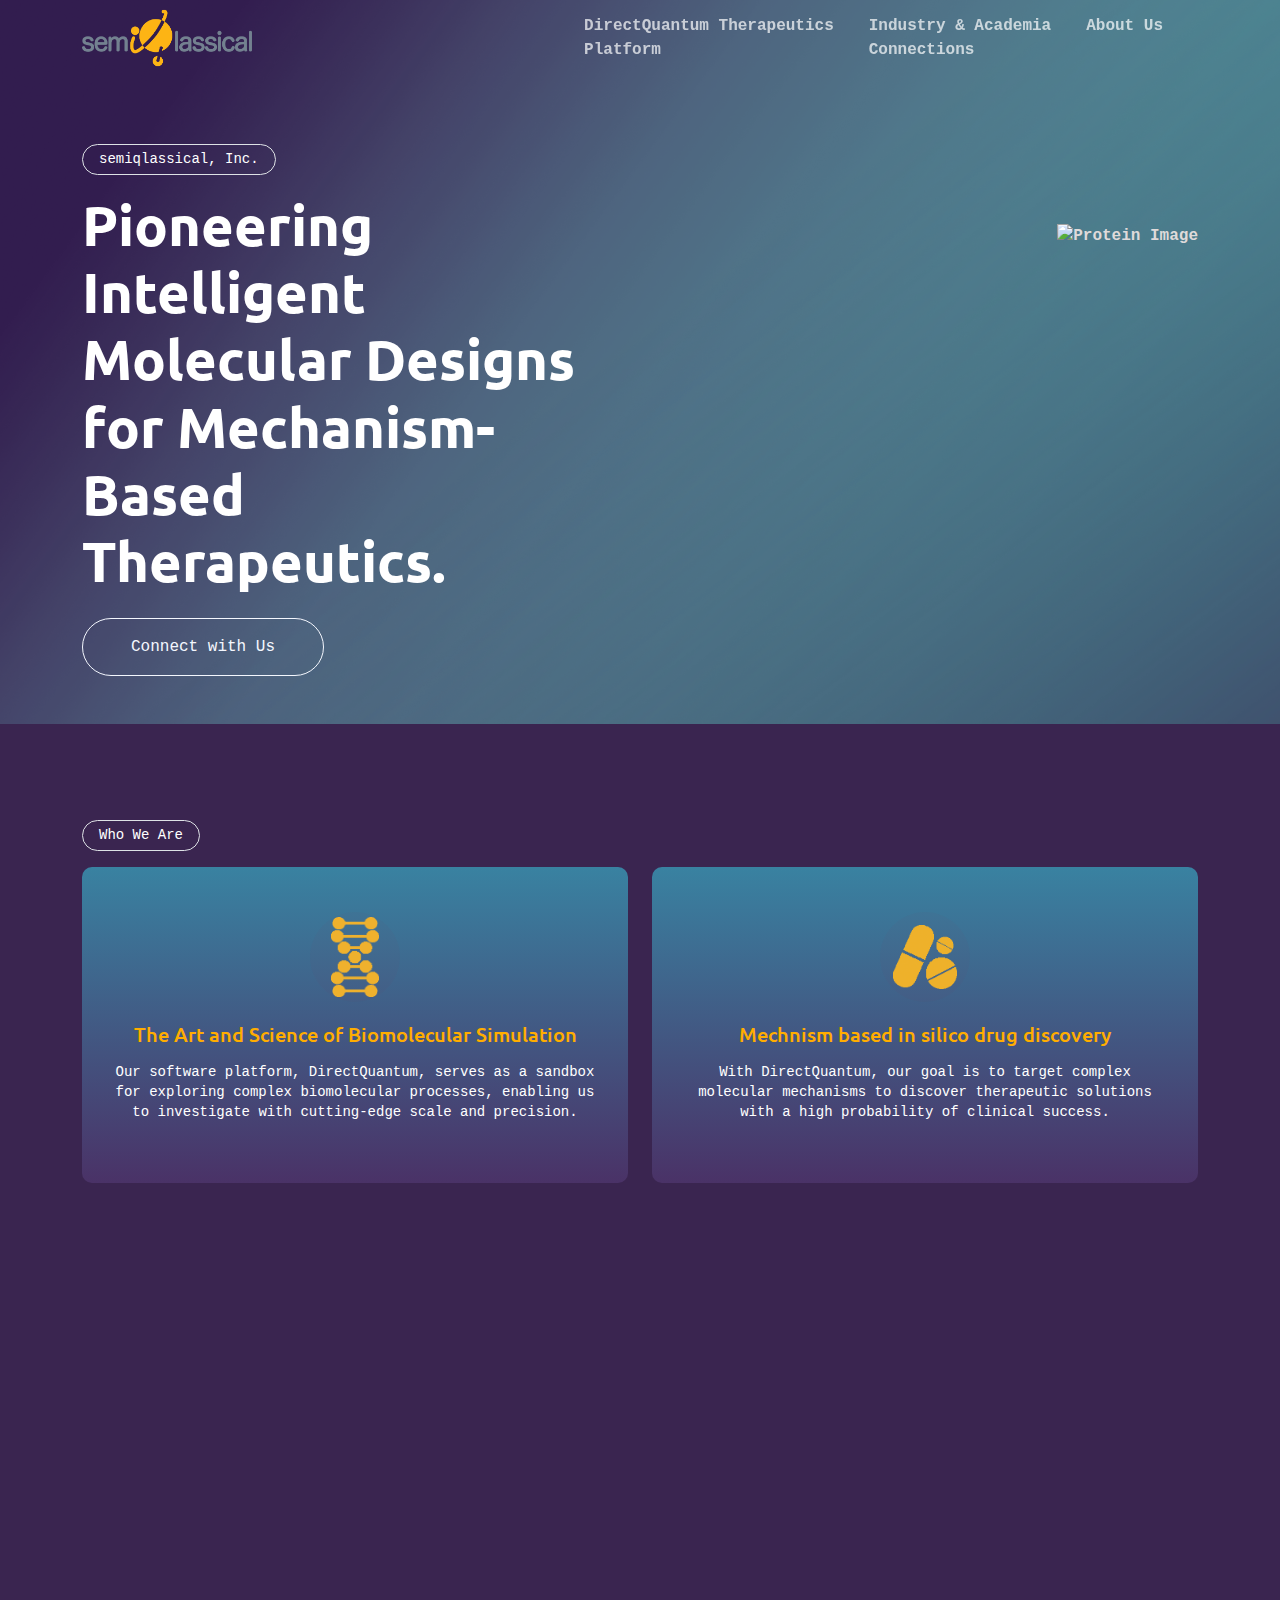
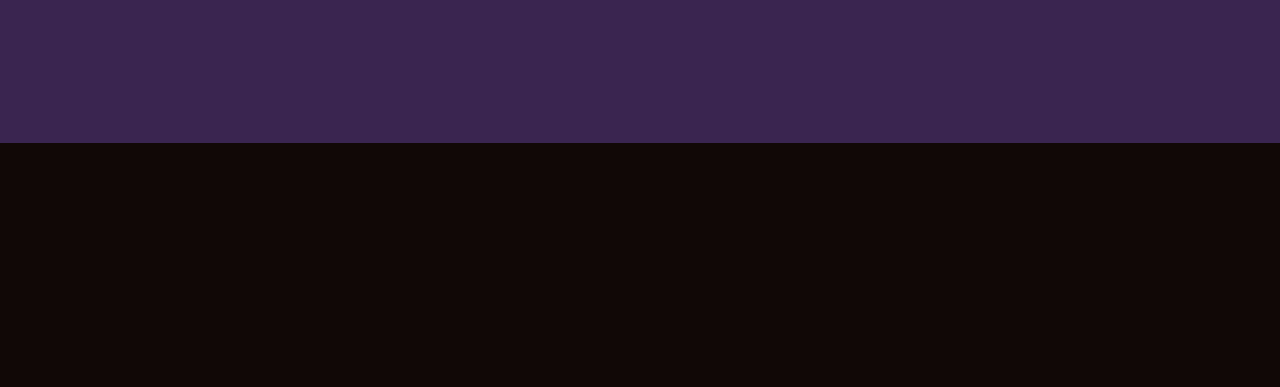
==== index.html @ 7fad6ed1 "kkk" ====
<!DOCTYPE html>
<html lang="en">

<head>
    <meta charset="utf-8">
    <title>semiqlassical.tech</title>
    <meta content="width=device-width, initial-scale=1.0" name="viewport">
    <meta content="" name="keywords">
    <meta content="" name="description">

    <!-- Favicon -->
    <link href="img/favicon.ico" rel="icon">

    <!-- Google Web Fonts -->
    <link rel="preconnect" href="https://fonts.googleapis.com">
    <link rel="preconnect" href="https://fonts.gstatic.com" crossorigin>
    <link href="https://fonts.googleapis.com/css2?family=Open+Sans:wght@400;600&family=Ubuntu:wght@500;700&display=swap"
        rel="stylesheet">

    <!-- Icon Font Stylesheet -->
    <link href="https://cdnjs.cloudflare.com/ajax/libs/font-awesome/5.10.0/css/all.min.css" rel="stylesheet">
    <link href="https://cdn.jsdelivr.net/npm/bootstrap-icons@1.4.1/font/bootstrap-icons.css" rel="stylesheet">

    <!-- Libraries Stylesheet -->
    <link href="lib/animate/animate.min.css" rel="stylesheet">
    <link href="lib/owlcarousel/assets/owl.carousel.min.css" rel="stylesheet">

    <!-- Customized Bootstrap Stylesheet -->
    <link href="css/bootstrap.min.css" rel="stylesheet">

    <!-- Template Stylesheet -->
    <link href="css/style.css" rel="stylesheet">
    <link href="css/custom.css" rel="stylesheet">
</head>

<body>
    <!-- Spinner Start -->
    <div id="spinner"
        class="show bg-white position-fixed translate-middle w-100 vh-100 top-50 start-50 d-flex align-items-center justify-content-center">
        <div class="spinner-grow text-primary" style="width: 3rem; height: 3rem;" role="status">
            <span class="sr-only">Loading...</span>
        </div>
    </div>
    <!-- Spinner End -->


    <!-- Navbar Start -->
    <div class="container-fluid sticky-top">
        <div class="container navbar-contain-padding">
            <nav class="navbar navbar-expand-lg navbar-dark p-0">
                <a href="index.html" class="navbar-brand">
                    <img src="img/logo.png" alt="Brand Logo" style="height: 80px;">
                    <!--<h1 class="text-white">AI<span class="text-dark">.</span>Tech</h1>-->
                </a>
                <button type="button" class="navbar-toggler ms-auto me-0" data-bs-toggle="collapse"
                    data-bs-target="#navbarCollapse">
                    <span class="navbar-toggler-icon"></span>
                </button>
                <div class="collapse navbar-collapse" id="navbarCollapse">
                    <div class="navbar-nav ms-auto">
                        <!-- <a href="index.html" class="nav-item nav-link active">Home</a> -->
                        <a href="directquantum-platform.html" class="nav-item nav-link">DirectQuantum Therapeutics <br> Platform</a>
                        <!--<a href="ppt.html" class="nav-item nav-link">Precision Protein Therapeutics</a>-->
                        <!--<a href="careers.html" class="nav-item nav-link">Careers</a>-->
                        <a href="contact.html" class="nav-item nav-link">Industry & Academia <br> Connections</a>
                        <a href="about-us.html" class="nav-item nav-link">About Us</a>
                        
                        <!--
                        <div class="nav-item dropdown">
                            <a href="#" class="nav-link dropdown-toggle" data-bs-toggle="dropdown">Pages</a>
                            <div class="dropdown-menu bg-light mt-2">
                                <a href="feature.html" class="dropdown-item">Features</a>
                                <a href="team.html" class="dropdown-item">Our Team</a>
                                <a href="faq.html" class="dropdown-item">FAQs</a>
                                <a href="testimonial.html" class="dropdown-item">Testimonial</a>
                                <a href="404.html" class="dropdown-item">404 Page</a>
                            </div>
                        </div>
                        <a href="contact.html" class="nav-item nav-link">Contact</a> -->
                    </div>
                    <!--
                    <butaton type="button" class="btn text-white p-0 d-none d-lg-block" data-bs-toggle="modal"
                        data-bs-target="#searchModal"><i class="fa fa-search"></i></butaton>-->
                </div>
            </nav>
        </div>
    </div>
    <!-- Navbar End -->


    <!-- Hero Start -->
    <div class="container-fluid pt-5 bg-primary hero-header">
        <div class="container pt-5">
            <div class="row g-5 pt-5">
                <div class="col-lg-6 align-self-center text-center text-lg-start mb-lg-5">
                    <div class="btn btn-sm border rounded-pill text-white px-3 mb-3 animated slideInRight">semiqlassical, Inc.</div>
                    <h1 class="display-4 text-white mb-4 animated slideInRight">  
                        Pioneering Intelligent Molecular Designs for Mechanism-Based Therapeutics.
                    </h1>
                    <!--<p class="text-white mb-4 animated slideInRight">Building Complex Theraputics. Rare  Diseses. 
                    </p>-->
                    <!--<a href="" class="btn btn-light py-sm-3 px-sm-5 rounded-pill me-3 animated slideInRight">Read More</a>-->
                    <a href="contact.html" class="btn btn-outline-light py-sm-3 px-sm-5 rounded-pill animated slideInRight">Connect with Us</a>
                    <!--<a href="mailto:info@semiqlassical.tech" class="btn btn-light py-sm-3 px-sm-5 rounded-pill animated slideInRight">
                        Connect with Us
                      </a>-->
                </div>
                <div class="parallax-container col-lg-6 align-self-end text-center text-lg-end">
                    <img class="parallax-img img-fluid" src="img/protein.png" alt="Protein Image" >
                    <!--<video class="parallax-img img-fluid" autoplay loop muted playsinline>
                        <source src="img/prot.mp4" type="video/mp4">
                        Your browser does not support the video tag.
                    </video>-->
                </div>
                <!--
                <div class="col-lg-6 align-self-end text-center text-lg-end">
                    <img class="img-fluid" src="img/protein.png" alt="">-->
                </div>
            </div>
        </div>
    </div>
    <!-- Hero End -->


    <!-- Full Screen Search Start 
    <div class="modal fade"  id="searchModal" tabindex="-1">
        <div class="modal-dialog modal-fullscreen">
            <div class="modal-content" style="background: rgba(20, 24, 62, 0.7);">
                <div class="modal-header border-0">
                    <button type="button" class="btn btn-square bg-white btn-close" data-bs-dismiss="modal"
                        aria-label="Close"></button>
                </div>
                <div class="modal-body d-flex align-items-center justify-content-center">
                    <div class="input-group" style="max-width: 600px;">
                        <input type="text" class="form-control bg-transparent border-light p-3"
                            placeholder="Type search keyword">
                        <button class="btn btn-light px-4"><i class="bi bi-search"></i></button>
                    </div>
                </div>
            </div>
        </div>
    </div>
     Full Screen Search End -->

    <!-- Service Start -->
        <div class="container-fluid index-bg-match-dark py-5">
            <div class="container py-5">
                <div class="row g-5 align-items-center">
                    <!--
                    <div class="col-lg-5 wow fadeIn" data-wow-delay="0.1s">
                        <div class="btn btn-sm border rounded-pill text-primary px-3 mb-3">Our Services</div>
                        <h1 class="mb-4">hello Excellent AI Solutions for Your Business</h1>
                        <p class="mb-4">Tempor erat elitr rebum at clita. Diam dolor diam ipsum et tempor sit. Aliqu diam
                            amet diam et eos labore. Clita erat ipsum et lorem et sit, sed stet no labore lorem sit. Sanctus
                            clita duo justo et tempor eirmod magna dolore erat amet</p>
                        <a class="btn btn-primary rounded-pill px-4" href="">Read More</a>
                    </div>-->
                    <div class=""> 
                        <div class="btn btn-sm border rounded-pill text-white px-3 mb-3">Who We Are</div>
                        <div class="row g-4">
                            <div class="col-md-6">
                                <div class="row g-4">
                                    <div class="col-12 wow fadeIn" data-wow-delay="0.1s">
                                        <div class="custom-service-item d-flex flex-column justify-content-center text-center rounded">
                                            <div class="custom-service-icon btn-square">
                                                <!--<i class="fa fa-dna fa-2x" style="color: #ffaa00;"></i>-->
                                                <img src="img/dna.png" alt="Atom Icon" style="width: 3em; height: 5em;">
                                            </div>
                                            <h5 class="mb-3 text-logo-yellow">The Art and Science of Biomolecular Simulation</h5>
                                            <p class="text-white">Our software platform, DirectQuantum, serves as a sandbox for exploring complex biomolecular processes, enabling us to investigate with cutting-edge scale and precision.  </p>
                                           <!-- <a class="btn px-3 mt-auto mx-auto" href="">Read More</a>-->
                                        </div>
                                    </div>
                                    <div class="col-12 wow fadeIn" data-wow-delay="0.1s">
                                        <div class="custom-service-item d-flex flex-column justify-content-center text-center rounded">
                                            <div class="custom-service-icon btn-square">
                                                <!--<i class="fa fa-react fa-2x" style="color: #ffaa00;"></i>-->
                                                <img src="img/aiquantum.png" alt="Atom Icon" style="width: 10em; height: 4.5em;">
                                            </div>
                                            <h5 class="mb-3 text-logo-yellow">Preparing Quantum Chemistry for Quantum Advancements</h5>
                                            <p class="text-white">To prepare for a future where utility-scale quantum computers become a reality, we are starting early. DirectQuantum is built from the ground up to leverage quantum hardware, from current noisy, near-term experimental devices to future utility-scale processors.</p>
                                            <!--<a class="btn px-3 mt-auto mx-auto" href="">Read More</a>-->
                                        </div>
                                    </div>
                                </div>
                            </div>
                            <div class="col-md-6">
                                <div class="row g-4">
                                    <div class="col-12 wow fadeIn" data-wow-delay="0.1s">
                                        <div class="custom-service-item d-flex flex-column justify-content-center text-center rounded">
                                            <div class="custom-service-icon btn-square">
                                               <!-- <i class="fa fa-disease fa-2x" style="color: #ffaa00;"></i>-->
                                                <img src="img/drug.png" alt="Medication" style="width: 4em; height: 4em;">
                                            </div>
                                            <h5 class="mb-3 text-logo-yellow">Mechnism based in silico drug discovery</h5>
                                            <p class="text-white">With DirectQuantum, our goal is to target complex molecular mechanisms to discover therapeutic solutions with a high probability of clinical success.</p>
                                            <!--<a class="btn px-3 mt-auto mx-auto" href="">Read More</a>-->
                                        </div>
                                    </div>
                                    <div class="col-12 wow fadeIn" data-wow-delay="0.1s">
                                        <div class="custom-service-item d-flex flex-column justify-content-center text-center rounded">
                                            <div class="custom-service-icon btn-square">
                                                <!--<i class="fa fa-brain fa-2x" style="color: #ffaa00;"></i>-->
                                                <img src="img/earth.png" alt="earth" style="width: 4em; height: 4em;">
                                            </div>
                                            <h5 class="mb-3 text-logo-yellow">Enabling tomorrow needs a workplace made for tomorrow</h5>
                                            <p class="text-white">We believe that to stay ahead as an organization in frontier tech, the people who build our solutions are at the core of our constant drive to push the state of the art. At Semiqlassical, we’re creating a 21st-century workplace through a unique culture of decision-making, resource sharing, and inclusive hiring practices.  Our global syndicate of  scientists , breaking barriers for a better future for humanity and our planet. </p>
                                            <!--<a class="btn px-3 mt-auto mx-auto" href="">Read More</a>-->
                                        </div>
                                    </div>
                                </div>
                            </div>
                        </div>
                    </div>
                </div>
            </div>
        </div>
    <!-- Service End -->

    <!-- About Start
    <div class="container-fluid py-5 bg-dark">
        <div class="container">
            <div class="row g-5 align-items-center">
                <div class="col-lg-6 wow fadeIn" data-wow-delay="0.1s">
                    
                    <div class="about-img">
                        <img class="img-fluid" src="img/about-img.jpg">
                    </div>
                </div>
                <div class="col-lg-6 wow fadeIn" data-wow-delay="0.5s">
                    <div class="btn btn-sm border rounded-pill text-white px-3 mb-3">Our Core Mission</div>
                    <h1 class="mb-4 index-2sec-title">We Make Your Business Smarter with Artificial Intelligence</h1>
                    <p class="mb-4 index-2sec-content">Tempor erat elitr rebum at clita. Diam dolor diam ipsum et tempor sit. Aliqu diam
                        amet diam et eos labore. Clita erat ipsum et lorem et sit, sed stet no labore lorem sit. Sanctus
                        clita duo justo et tempor eirmod magna dolore erat amet</p>
                    <p class="mb-4 index-2sec-content">Aliqu diam amet diam et eos labore. Clita erat ipsum et lorem et sit, sed stet no
                        labore lorem sit. Sanctus clita duo justo et tempor.</p>
                </div>
            </div>
        </div>
    </div>
    About End -->





    <!-- Feature Start 
    <div class="container-fluid bg-primary feature pt-5">
        <div class="container pt-5">
            <div class="row g-5">
                <div class="col-lg-6 align-self-center mb-md-5 pb-md-5 wow fadeIn" data-wow-delay="0.3s">
                    <div class="btn btn-sm border rounded-pill text-white px-3 mb-3">Why Choose Us</div>
                    <h1 class="text-white mb-4">We're Best in AI Industry with 10 Years of Experience</h1>
                    <p class="text-light mb-4">Aliqu diam amet diam et eos labore. Clita erat ipsum et lorem et sit, sed
                        stet no labore lorem sit. Sanctus clita duo justo et tempor</p>
                    <div class="d-flex align-items-center text-white mb-3">
                        <div class="btn-sm-square bg-white text-primary rounded-circle me-3">
                            <i class="fa fa-check"></i>
                        </div>
                        <span>Diam dolor diam ipsum et tempor sit</span>
                    </div>
                    <div class="d-flex align-items-center text-white mb-3">
                        <div class="btn-sm-square bg-white text-primary rounded-circle me-3">
                            <i class="fa fa-check"></i>
                        </div>
                        <span>Diam dolor diam ipsum et tempor sit</span>
                    </div>
                    <div class="d-flex align-items-center text-white mb-3">
                        <div class="btn-sm-square bg-white text-primary rounded-circle me-3">
                            <i class="fa fa-check"></i>
                        </div>
                        <span>Diam dolor diam ipsum et tempor sit</span>
                    </div>
                    <div class="row g-4 pt-3">
                        <div class="col-sm-6">
                            <div class="d-flex rounded p-3" style="background: rgba(256, 256, 256, 0.1);">
                                <i class="fa fa-users fa-3x text-white"></i>
                                <div class="ms-3">
                                    <h2 class="text-white mb-0" data-toggle="counter-up">9999</h2>
                                    <p class="text-white mb-0">Happy Clients</p>
                                </div>
                            </div>
                        </div>
                        <div class="col-sm-6">
                            <div class="d-flex rounded p-3" style="background: rgba(256, 256, 256, 0.1);">
                                <i class="fa fa-check fa-3x text-white"></i>
                                <div class="ms-3">
                                    <h2 class="text-white mb-0" data-toggle="counter-up">9999</h2>
                                    <p class="text-white mb-0">Project Complete</p>
                                </div>
                            </div>
                        </div>
                    </div>
                </div>
                <div class="col-lg-6 align-self-end text-center text-md-end wow fadeIn" data-wow-delay="0.5s">
                    <img class="img-fluid" src="img/feature.png" alt="">
                </div>
            </div>
        </div>
    </div>
    Feature End -->


    <!-- Case Start 
    <div class="container-fluid bg-light py-5">
        <div class="container py-5">
            <div class="mx-auto text-center wow fadeIn" data-wow-delay="0.1s" style="max-width: 500px;">
                <div class="btn btn-sm border rounded-pill text-primary px-3 mb-3">Case Study</div>
                <h1 class="mb-4">Explore Our Recent AI Case Studies</h1>
            </div>
            <div class="row g-4">
                <div class="col-lg-4 wow fadeIn" data-wow-delay="0.3s">
                    <div class="case-item position-relative overflow-hidden rounded mb-2">
                        <img class="img-fluid" src="img/project-1.jpg" alt="">
                        <a class="case-overlay text-decoration-none" href="">
                            <small>Robotic Automation</small>
                            <h5 class="lh-base text-white mb-3">Lorem elitr magna stet eirmod labore amet labore clita
                            </h5>
                            <span class="btn btn-square btn-primary"><i class="fa fa-arrow-right"></i></span>
                        </a>
                    </div>
                </div>
                <div class="col-lg-4 wow fadeIn" data-wow-delay="0.5s">
                    <div class="case-item position-relative overflow-hidden rounded mb-2">
                        <img class="img-fluid" src="img/project-2.jpg" alt="">
                        <a class="case-overlay text-decoration-none" href="">
                            <small>Machine learning</small>
                            <h5 class="lh-base text-white mb-3">Lorem elitr magna stet eirmod labore amet labore clita
                            </h5>
                            <span class="btn btn-square btn-primary"><i class="fa fa-arrow-right"></i></span>
                        </a>
                    </div>
                </div>
                <div class="col-lg-4 wow fadeIn" data-wow-delay="0.7s">
                    <div class="case-item position-relative overflow-hidden rounded mb-2">
                        <img class="img-fluid" src="img/project-3.jpg" alt="">
                        <a class="case-overlay text-decoration-none" href="">
                            <small>Predictive Analysis</small>
                            <h5 class="lh-base text-white mb-3">Lorem elitr magna stet eirmod labore amet labore clita
                            </h5>
                            <span class="btn btn-square btn-primary"><i class="fa fa-arrow-right"></i></span>
                        </a>
                    </div>
                </div>
            </div>
        </div>
    </div>
     Case End -->


    <!-- FAQs Start 
    <div class="container-fluid py-5">
        <div class="container py-5">
            <div class="mx-auto text-center wow fadeIn" data-wow-delay="0.1s" style="max-width: 500px;">
                <div class="btn btn-sm border rounded-pill text-primary px-3 mb-3">Popular FAQs</div>
                <h1 class="mb-4">Frequently Asked Questions</h1>
            </div>
            <div class="row">
                <div class="col-lg-6">
                    <div class="accordion" id="accordionFAQ1">
                        <div class="accordion-item wow fadeIn" data-wow-delay="0.1s">
                            <h2 class="accordion-header" id="headingOne">
                                <button class="accordion-button collapsed" type="button" data-bs-toggle="collapse"
                                    data-bs-target="#collapseOne" aria-expanded="false" aria-controls="collapseOne">
                                    How to build a website?
                                </button>
                            </h2>
                            <div id="collapseOne" class="accordion-collapse collapse" aria-labelledby="headingOne"
                                data-bs-parent="#accordionFAQ1">
                                <div class="accordion-body">
                                    Dolor nonumy tempor elitr et rebum ipsum sit duo duo. Diam sed sed magna et magna diam aliquyam amet dolore ipsum erat duo. Sit rebum magna duo labore no diam.
                                </div>
                            </div>
                        </div>
                        <div class="accordion-item wow fadeIn" data-wow-delay="0.2s">
                            <h2 class="accordion-header" id="headingTwo">
                                <button class="accordion-button collapsed" type="button" data-bs-toggle="collapse"
                                    data-bs-target="#collapseTwo" aria-expanded="false" aria-controls="collapseTwo">
                                    How long will it take to get a new website?
                                </button>
                            </h2>
                            <div id="collapseTwo" class="accordion-collapse collapse" aria-labelledby="headingTwo"
                                data-bs-parent="#accordionFAQ1">
                                <div class="accordion-body">
                                    Dolor nonumy tempor elitr et rebum ipsum sit duo duo. Diam sed sed magna et magna diam aliquyam amet dolore ipsum erat duo. Sit rebum magna duo labore no diam.
                                </div>
                            </div>
                        </div>
                        <div class="accordion-item wow fadeIn" data-wow-delay="0.3s">
                            <h2 class="accordion-header" id="headingThree">
                                <button class="accordion-button collapsed" type="button" data-bs-toggle="collapse"
                                    data-bs-target="#collapseThree" aria-expanded="false" aria-controls="collapseThree">
                                    Do you only create HTML websites?
                                </button>
                            </h2>
                            <div id="collapseThree" class="accordion-collapse collapse" aria-labelledby="headingThree"
                                data-bs-parent="#accordionFAQ1">
                                <div class="accordion-body">
                                    Dolor nonumy tempor elitr et rebum ipsum sit duo duo. Diam sed sed magna et magna diam aliquyam amet dolore ipsum erat duo. Sit rebum magna duo labore no diam.
                                </div>
                            </div>
                        </div>
                        <div class="accordion-item wow fadeIn" data-wow-delay="0.4s">
                            <h2 class="accordion-header" id="headingFour">
                                <button class="accordion-button collapsed" type="button" data-bs-toggle="collapse"
                                    data-bs-target="#collapseFour" aria-expanded="true" aria-controls="collapseFour">
                                    Will my website be mobile-friendly?
                                </button>
                            </h2>
                            <div id="collapseFour" class="accordion-collapse collapse" aria-labelledby="headingFour"
                                data-bs-parent="#accordionFAQ1">
                                <div class="accordion-body">
                                    Dolor nonumy tempor elitr et rebum ipsum sit duo duo. Diam sed sed magna et magna diam aliquyam amet dolore ipsum erat duo. Sit rebum magna duo labore no diam.
                                </div>
                            </div>
                        </div>
                    </div>
                </div>
                <div class="col-lg-6">
                    <div class="accordion" id="accordionFAQ2">
                        <div class="accordion-item wow fadeIn" data-wow-delay="0.5s">
                            <h2 class="accordion-header" id="headingFive">
                                <button class="accordion-button collapsed" type="button" data-bs-toggle="collapse"
                                    data-bs-target="#collapseFive" aria-expanded="false" aria-controls="collapseFive">
                                    Will you maintain my site for me?
                                </button>
                            </h2>
                            <div id="collapseFive" class="accordion-collapse collapse" aria-labelledby="headingFive"
                                data-bs-parent="#accordionFAQ2">
                                <div class="accordion-body">
                                    Dolor nonumy tempor elitr et rebum ipsum sit duo duo. Diam sed sed magna et magna diam aliquyam amet dolore ipsum erat duo. Sit rebum magna duo labore no diam.
                                </div>
                            </div>
                        </div>
                        <div class="accordion-item wow fadeIn" data-wow-delay="0.6s">
                            <h2 class="accordion-header" id="headingSix">
                                <button class="accordion-button collapsed" type="button" data-bs-toggle="collapse"
                                    data-bs-target="#collapseSix" aria-expanded="false" aria-controls="collapseSix">
                                    I’m on a strict budget. Do you have any low cost options?
                                </button>
                            </h2>
                            <div id="collapseSix" class="accordion-collapse collapse" aria-labelledby="headingSix"
                                data-bs-parent="#accordionFAQ2">
                                <div class="accordion-body">
                                    Dolor nonumy tempor elitr et rebum ipsum sit duo duo. Diam sed sed magna et magna diam aliquyam amet dolore ipsum erat duo. Sit rebum magna duo labore no diam.
                                </div>
                            </div>
                        </div>
                        <div class="accordion-item wow fadeIn" data-wow-delay="0.7s">
                            <h2 class="accordion-header" id="headingSeven">
                                <button class="accordion-button collapsed" type="button" data-bs-toggle="collapse"
                                    data-bs-target="#collapseSeven" aria-expanded="false" aria-controls="collapseSeven">
                                    Will you maintain my site for me?
                                </button>
                            </h2>
                            <div id="collapseSeven" class="accordion-collapse collapse" aria-labelledby="headingSeven"
                                data-bs-parent="#accordionFAQ2">
                                <div class="accordion-body">
                                    Dolor nonumy tempor elitr et rebum ipsum sit duo duo. Diam sed sed magna et magna diam aliquyam amet dolore ipsum erat duo. Sit rebum magna duo labore no diam.
                                </div>
                            </div>
                        </div>
                        <div class="accordion-item wow fadeIn" data-wow-delay="0.8s">
                            <h2 class="accordion-header" id="headingEight">
                                <button class="accordion-button collapsed" type="button" data-bs-toggle="collapse"
                                    data-bs-target="#collapseEight" aria-expanded="false" aria-controls="collapseEight">
                                    I’m on a strict budget. Do you have any low cost options?
                                </button>
                            </h2>
                            <div id="collapseEight" class="accordion-collapse collapse" aria-labelledby="headingEight"
                                data-bs-parent="#accordionFAQ2">
                                <div class="accordion-body">
                                    Dolor nonumy tempor elitr et rebum ipsum sit duo duo. Diam sed sed magna et magna diam aliquyam amet dolore ipsum erat duo. Sit rebum magna duo labore no diam.
                                </div>
                            </div>
                        </div>
                    </div>
                </div>
            </div>
        </div>
    </div>
   FAQs Start -->


    <!-- Team Start 
    <div class="container-fluid bg-light py-5">
        <div class="container py-5">
            <div class="row g-5 align-items-center">
                <div class="col-lg-5 wow fadeIn" data-wow-delay="0.1s">
                    <div class="btn btn-sm border rounded-pill text-primary px-3 mb-3">Our Team</div>
                    <h1 class="mb-4">Meet Our Experienced Team Members</h1>
                    <p class="mb-4">Tempor erat elitr rebum at clita. Diam dolor diam ipsum et tempor sit. Aliqu diam
                        amet diam et eos labore. Clita erat ipsum et lorem et sit, sed stet no labore lorem sit. Sanctus
                        clita duo justo et tempor eirmod magna dolore erat amet</p>
                    <a class="btn btn-primary rounded-pill px-4" href="">Read More</a>
                </div>
                <div class="col-lg-7">
                    <div class="row g-4">
                        <div class="col-md-6">
                            <div class="row g-4">
                                <div class="col-12 wow fadeIn" data-wow-delay="0.1s">
                                    <div class="team-item bg-white text-center rounded p-4 pt-0">
                                        <img class="img-fluid rounded-circle p-4" src="img/team-1.jpg" alt="">
                                        <h5 class="mb-0">Boris Johnson</h5>
                                        <small>Founder & CEO</small>
                                        <div class="d-flex justify-content-center mt-3">
                                            <a class="btn btn-square btn-primary m-1" href=""><i
                                                    class="fab fa-facebook-f"></i></a>
                                            <a class="btn btn-square btn-primary m-1" href=""><i
                                                    class="fab fa-twitter"></i></a>
                                            <a class="btn btn-square btn-primary m-1" href=""><i
                                                    class="fab fa-instagram"></i></a>
                                            <a class="btn btn-square btn-primary m-1" href=""><i
                                                    class="fab fa-linkedin-in"></i></a>
                                        </div>
                                    </div>
                                </div>
                                <div class="col-12 wow fadeIn" data-wow-delay="0.5s">
                                    <div class="team-item bg-white text-center rounded p-4 pt-0">
                                        <img class="img-fluid rounded-circle p-4" src="img/team-2.jpg" alt="">
                                        <h5 class="mb-0">Adam Crew</h5>
                                        <small>Executive Manager</small>
                                        <div class="d-flex justify-content-center mt-3">
                                            <a class="btn btn-square btn-primary m-1" href=""><i
                                                    class="fab fa-facebook-f"></i></a>
                                            <a class="btn btn-square btn-primary m-1" href=""><i
                                                    class="fab fa-twitter"></i></a>
                                            <a class="btn btn-square btn-primary m-1" href=""><i
                                                    class="fab fa-instagram"></i></a>
                                            <a class="btn btn-square btn-primary m-1" href=""><i
                                                    class="fab fa-linkedin-in"></i></a>
                                        </div>
                                    </div>
                                </div>
                            </div>
                        </div>
                        <div class="col-md-6 pt-md-4">
                            <div class="row g-4">
                                <div class="col-12 wow fadeIn" data-wow-delay="0.3s">
                                    <div class="team-item bg-white text-center rounded p-4 pt-0">
                                        <img class="img-fluid rounded-circle p-4" src="img/team-3.jpg" alt="">
                                        <h5 class="mb-0">Kate Winslet</h5>
                                        <small>Co Founder</small>
                                        <div class="d-flex justify-content-center mt-3">
                                            <a class="btn btn-square btn-primary m-1" href=""><i
                                                    class="fab fa-facebook-f"></i></a>
                                            <a class="btn btn-square btn-primary m-1" href=""><i
                                                    class="fab fa-twitter"></i></a>
                                            <a class="btn btn-square btn-primary m-1" href=""><i
                                                    class="fab fa-instagram"></i></a>
                                            <a class="btn btn-square btn-primary m-1" href=""><i
                                                    class="fab fa-linkedin-in"></i></a>
                                        </div>
                                    </div>
                                </div>
                                <div class="col-12 wow fadeIn" data-wow-delay="0.7s">
                                    <div class="team-item bg-white text-center rounded p-4 pt-0">
                                        <img class="img-fluid rounded-circle p-4" src="img/team-4.jpg" alt="">
                                        <h5 class="mb-0">Cody Gardner</h5>
                                        <small>Project Manager</small>
                                        <div class="d-flex justify-content-center mt-3">
                                            <a class="btn btn-square btn-primary m-1" href=""><i
                                                    class="fab fa-facebook-f"></i></a>
                                            <a class="btn btn-square btn-primary m-1" href=""><i
                                                    class="fab fa-twitter"></i></a>
                                            <a class="btn btn-square btn-primary m-1" href=""><i
                                                    class="fab fa-instagram"></i></a>
                                            <a class="btn btn-square btn-primary m-1" href=""><i
                                                    class="fab fa-linkedin-in"></i></a>
                                        </div>
                                    </div>
                                </div>
                            </div>
                        </div>
                    </div>
                </div>
            </div>
        </div>
    </div>
    Team End -->


    <!-- Testimonial Start 
    <div class="container-xxl py-5">
        <div class="container py-5">
            <div class="row g-5">
                <div class="col-lg-5 wow fadeIn" data-wow-delay="0.1s">
                    <div class="btn btn-sm border rounded-pill text-primary px-3 mb-3">Testimonial</div>
                    <h1 class="mb-4">What Say Our Clients!</h1>
                    <p class="mb-4">Tempor erat elitr rebum at clita. Diam dolor diam ipsum et tempor sit. Aliqu diam
                        amet diam et eos labore. Clita erat ipsum et lorem et sit, sed stet no labore lorem sit. Sanctus
                        clita duo justo et tempor eirmod magna dolore erat amet</p>
                    <a class="btn btn-primary rounded-pill px-4" href="">Read More</a>
                </div>
                <div class="col-lg-7 wow fadeIn" data-wow-delay="0.5s">
                    <div class="owl-carousel testimonial-carousel border-start border-primary">
                        <div class="testimonial-item ps-5">
                            <i class="fa fa-quote-left fa-2x text-primary mb-3"></i>
                            <p class="fs-4">Aliqu diam amet diam et eos labore. Clita erat ipsum et lorem et sit, sed stet no labore lorem sit. Sanctus clita duo justo et tempor eirmod magna dolore erat amet</p>
                            <div class="d-flex align-items-center">
                                <img class="img-fluid flex-shrink-0 rounded-circle" src="img/testimonial-1.jpg"
                                    style="width: 60px; height: 60px;">
                                <div class="ps-3">
                                    <h5 class="mb-1">Client Name</h5>
                                    <span>Profession</span>
                                </div>
                            </div>
                        </div>
                        <div class="testimonial-item ps-5">
                            <i class="fa fa-quote-left fa-2x text-primary mb-3"></i>
                            <p class="fs-4">Aliqu diam amet diam et eos labore. Clita erat ipsum et lorem et sit, sed stet no labore lorem sit. Sanctus clita duo justo et tempor eirmod magna dolore erat amet</p>
                            <div class="d-flex align-items-center">
                                <img class="img-fluid flex-shrink-0 rounded-circle" src="img/testimonial-2.jpg"
                                    style="width: 60px; height: 60px;">
                                <div class="ps-3">
                                    <h5 class="mb-1">Client Name</h5>
                                    <span>Profession</span>
                                </div>
                            </div>
                        </div>
                        <div class="testimonial-item ps-5">
                            <i class="fa fa-quote-left fa-2x text-primary mb-3"></i>
                            <p class="fs-4">Aliqu diam amet diam et eos labore. Clita erat ipsum et lorem et sit, sed stet no labore lorem sit. Sanctus clita duo justo et tempor eirmod magna dolore erat amet</p>
                            <div class="d-flex align-items-center">
                                <img class="img-fluid flex-shrink-0 rounded-circle" src="img/testimonial-3.jpg"
                                    style="width: 60px; height: 60px;">
                                <div class="ps-3">
                                    <h5 class="mb-1">Client Name</h5>
                                    <span>Profession</span>
                                </div>
                            </div>
                        </div>
                    </div>
                </div>
            </div>
        </div>
    </div>
    Testimonial End -->


    <!-- Newsletter Start 
    <div class="container-fluid bg-primary newsletter py-5">
        <div class="container">
            <div class="row g-5 align-items-center">
                <div class="col-md-5 ps-lg-0 pt-5 pt-md-0 text-start wow fadeIn" data-wow-delay="0.3s">
                    <img class="img-fluid" src="img/newsletter.png" alt="">
                </div>
                <div class="col-md-7 py-5 newsletter-text wow fadeIn" data-wow-delay="0.5s">
                    <div class="btn btn-sm border rounded-pill text-white px-3 mb-3">Newsletter</div>
                    <h1 class="text-white mb-4">Let's subscribe the newsletter</h1>
                    <div class="position-relative w-100 mt-3 mb-2">
                        <input class="form-control border-0 rounded-pill w-100 ps-4 pe-5" type="text"
                            placeholder="Enter Your Email" style="height: 48px;">
                        <button type="button" class="btn shadow-none position-absolute top-0 end-0 mt-1 me-2"><i
                                class="fa fa-paper-plane text-primary fs-4"></i></button>
                    </div>
                    <small class="text-white-50">Diam sed sed dolor stet amet eirmod</small>
                </div>
            </div>
        </div>
    </div>
    Newsletter End -->


    <!-- Footer Start -->
    <!--<div class="container-fluid bg-dark text-white-50 footer pt-5">-->
    <div class="container-fluid bg-dark text-white-50  custom-pt-5">
        <div class="container">
            <div class="row g-5">
                <div class="col-md-6 col-lg-4 wow fadeIn" data-wow-delay="0.1s">
                    <a href="index.html" class="d-inline-block mb-3">
                        <h1 class="text-white">semiqlassical, Inc.</h1>
                    </a>
                    <h5 class="text-white mb-4">Contact Info.</h5>
                    <p><i class="fa fa-envelope me-3"></i><a href="mailto:info@semiqlassical.tech">info@semiqlassical.tech</a></p>

                    <!--<p class="mb-0">Tempor erat elitr rebum at clita. Diam dolor diam ipsum et tempor sit. Aliqu diam
                        amet diam et eos labore. Clita erat ipsum et lorem et sit, sed stet no labore lorem sit. Sanctus
                        clita duo justo et tempor</p>-->
                </div>
                <!--
                <div class="col-md-6 col-lg-3 wow fadeIn" data-wow-delay="0.3s">
                    <h5 class="text-white mb-4">Get In Touch</h5>
                    <p><i class="fa fa-map-marker-alt me-3"></i>123 Street, New York, USA</p>
                    <p><i class="fa fa-phone-alt me-3"></i>+012 345 67890</p>
                    <p><i class="fa fa-envelope me-3"></i>info@example.com</p>
                    
                    <div class="d-flex pt-2">
                        <a class="btn btn-outline-light btn-social" href=""><i class="fab fa-twitter"></i></a>
                        <a class="btn btn-outline-light btn-social" href=""><i class="fab fa-facebook-f"></i></a>
                        <a class="btn btn-outline-light btn-social" href=""><i class="fab fa-youtube"></i></a>
                        <a class="btn btn-outline-light btn-social" href=""><i class="fab fa-instagram"></i></a>
                        <a class="btn btn-outline-light btn-social" href=""><i class="fab fa-linkedin-in"></i></a>
                    </div>
                </div>-->
                <!--
                <div class="col-md-6 col-lg-3 wow fadeIn" data-wow-delay="0.5s">
                    <h5 class="text-white mb-4">Popular Link</h5>
                    <a class="btn btn-link" href="">About Us</a>
                    <a class="btn btn-link" href="">Contact Us</a>
                    <a class="btn btn-link" href="">Privacy Policy</a>
                    <a class="btn btn-link" href="">Terms & Condition</a>
                    <a class="btn btn-link" href="">Career</a>
                </div>-->
                <!--
                <div class="col-md-6 col-lg-3 wow fadeIn" data-wow-delay="0.7s">
                    <h5 class="text-white mb-4">Our Services</h5>
                    <a class="btn btn-link" href="">Robotic Automation</a>
                    <a class="btn btn-link" href="">Machine learning</a>
                    <a class="btn btn-link" href="">Predictive Analysis</a>
                    <a class="btn btn-link" href="">Data Science</a>
                    <a class="btn btn-link" href="">Robot Technology</a>
                </div>-->
            </div>
        </div>
        <div class="container wow fadeIn"  data-wow-delay="0.1s">
            <div class="copyright">
                <div class="row">
                    <div class="col-md-6 text-center text-md-start mb-3 mb-md-0">
                        &copy; <a class="border-bottom" href="#">2024 semiqlassical, Inc</a>, All Right Reserved.

                        <!--/*** This template is free as long as you keep the footer author’s credit link/attribution link/backlink. If you'd like to use the template without the footer author’s credit link/attribution link/backlink, you can purchase the Credit Removal License from "https://htmlcodex.com/credit-removal". Thank you for your support. ***/
                        Designed By <a class="border-bottom" href="https://htmlcodex.com">HTML Codex</a>-->
                    </div>
                    <!--
                    <div class="col-md-6 text-center text-md-end">
                        <div class="footer-menu">
                            <a href="">Home</a>
                            <a href="">Cookies</a>
                            <a href="">Help</a>
                            <a href="">FAQs</a>
                        </div>
                    </div>-->
                </div>
            </div>
        </div>
    </div>
    <!-- Footer End -->


    <!-- Back to Top -->
    <!--<a href="#" class="btn btn-lg btn-primary btn-lg-square back-to-top pt-2"><i class="bi bi-arrow-up"></i></a>-->


    <!-- JavaScript Libraries -->
    <script src="https://ajax.googleapis.com/ajax/libs/jquery/3.6.1/jquery.min.js"></script>
    <script src="https://cdn.jsdelivr.net/npm/bootstrap@5.0.0/dist/js/bootstrap.bundle.min.js"></script>
    <script src="lib/wow/wow.min.js"></script>
    <script src="lib/easing/easing.min.js"></script>
    <script src="lib/waypoints/waypoints.min.js"></script>
    <script src="lib/counterup/counterup.min.js"></script>
    <script src="lib/owlcarousel/owl.carousel.min.js"></script>

    <!-- Template Javascript -->
    <script src="js/main.js"></script>
</body>

</html>
---- css/style.css ----
/********** Template CSS **********/
:root {
    --primary: #1363C6;
    --secondary: #15ACE1;
    --light: #F4F7FE;
    --dark: #14183E;
    --bg-teal: #0d7794;
}


/*** Spinner ***/
#spinner {
    opacity: 0;
    visibility: hidden;
    transition: opacity .5s ease-out, visibility 0s linear .5s;
    z-index: 99999;
}

#spinner.show {
    transition: opacity .5s ease-out, visibility 0s linear 0s;
    visibility: visible;
    opacity: 1;
}

.back-to-top {
    position: fixed;
    display: none;
    right: 45px;
    bottom: 45px;
    z-index: 99;
}


/*** Heading ***/
h1,
h2,
h3,
.fw-bold {
    font-weight: 700 !important;
}

h4,
h5,
h6,
.fw-medium {
    font-weight: 500 !important;
}


/*** Button ***/
.btn {
    font-weight: 500;
    transition: .5s;
}

.btn-square {
    width: 38px;
    height: 38px;
}

.btn-sm-square {
    width: 32px;
    height: 32px;
}

.btn-lg-square {
    width: 48px;
    height: 48px;
}

.btn-square,
.btn-sm-square,
.btn-lg-square {
    padding: 0;
    display: flex;
    align-items: center;
    justify-content: center;
    font-weight: normal;
    border-radius: 50px;
}


/*** Navbar ***/
.sticky-top {
    top: -150px;
    transition: .5s;
}

.navbar {
    padding: 11px 0 !important;
    height: 75px;
}

.navbar .navbar-nav .nav-link {
    margin-right: 35px;
    padding: 0;
    color: rgba(255, 255, 255, .7);
    outline: none;
}

.navbar .navbar-nav .nav-link:hover,
.navbar .navbar-nav .nav-link.active {
    color: rgba(255, 255, 255, 1);
}

.navbar .dropdown-toggle::after {
    border: none;
    content: "\f107";
    font-family: "Font Awesome 5 Free";
    font-weight: 900;
    vertical-align: middle;
    margin-left: 8px;
}

/*** media background color was background: var(--primary) ***/
@media (max-width: 991.98px) {
    .navbar .navbar-nav {
        padding: 0 15px;
        background-color: rgba(101,104,133,0.5);
        backdrop-filter: blur(25px);
    }

    .navbar .navbar-nav .nav-link  {
        margin-right: 0;
        padding: 10px 0;
    }
}

@media (min-width: 992px) {
    .navbar .nav-item .dropdown-menu {
        display: block;
        border: none;
        margin-top: 0;
        top: 150%;
        opacity: 0;
        visibility: hidden;
        transition: .5s;
    }

    .navbar .nav-item:hover .dropdown-menu {
        top: 100%;
        visibility: visible;
        transition: .5s;
        opacity: 1;
    }
}


/*** Hero Header ***/
.hero-header {
    margin-top: -95px;
    background: url(../img/bg-hero.png) center center no-repeat;
    background-size: cover;
}

.hero-header .breadcrumb-item+.breadcrumb-item::before {
    color: var(--light);
}


/*** Section Title ***/
.section-title::before {
    position: absolute;
    content: "";
    width: 45px;
    height: 4px;
    bottom: 0;
    left: 0;
    background: var(--dark);
}

.section-title::after {
    position: absolute;
    content: "";
    width: 4px;
    height: 4px;
    bottom: 0;
    left: 50px;
    background: var(--dark);
}

.section-title.text-center::before {
    left: 50%;
    margin-left: -25px;
}

.section-title.text-center::after {
    left: 50%;
    margin-left: 25px;
}

.section-title h6::before,
.section-title h6::after {
    position: absolute;
    content: "";
    width: 10px;
    height: 10px;
    top: 2px;
    left: 0;
    background: rgba(33, 66, 177, .5);
}

.section-title h6::after {
    top: 5px;
    left: 3px;
}


/*** About ***/
.about-img {
    position: relative;
    overflow: hidden;
}

.about-img::after {
    position: absolute;
    content: "";
    width: 100%;
    height: 100%;
    top: 0;
    left: 0;
    background: url(../img/bg-about-img.png) top left no-repeat;
    background-size: contain;
}


/*** Service ***/
.service-item {
    position: relative;
    padding: 45px 30px;
    background: #103543;
    transition: .5s;
}

.service-item:hover {
    background: var(--bg-teal);
}

.service-item .service-icon {
    margin: 0 auto 20px auto;
    width: 90px;
    height: 90px;
    color: var(--primary);
    background: rgba(232, 9, 39, 0.025); /* var(--light);*/
    transition: .5s;
}

.service-item:hover .service-icon {
    background: rgba(232, 9, 39, 0.025);
}

.service-item h5,
.service-item p {
    transition: .5s;
}

.service-item:hover h5,
.service-item:hover p {
    color: #FFFFFF;
}

.service-item a.btn {
    position: relative;
    display: flex;
    color: var(--primary);
    transition: .5s;
    z-index: 1;
}

.service-item:hover a.btn {
    color: var(--primary);
}

.service-item a.btn::before {
    position: absolute;
    content: "";
    width: 35px;
    height: 35px;
    top: 0;
    left: 0;
    border-radius: 35px;
    background: var(--light);
    transition: .5s;
    z-index: -1;
}

.service-item:hover a.btn::before {
    width: 100%;
    background: var(--light);
}


/*** Feature ***/
.feature {
    background: url(../img/bg-hero.png) center center no-repeat;
    background-size: cover;
}


/*** Newsletter ***/
.newsletter {
    background: url(../img/bg-hero.png) center center no-repeat;
    background-size: cover;
}

@media (min-width: 992px) {
    .newsletter .container {  /*** remove .container ***/
        max-width: 100% !important;
    }

    .newsletter .newsletter-text  {
        padding-right: calc(((100% - 960px) / 2) + .75rem);
    }
}

@media (min-width: 1200px) {
    .newsletter .newsletter-text  {
        padding-right: calc(((100% - 1140px) / 2) + .75rem);
    }
}

@media (min-width: 1400px) {
    .newsletter .newsletter-text  {
        padding-right: calc(((100% - 1320px) / 2) + .75rem);
    }
}


/*** Case Study ***/
.case-item img {
    transition: .5s;
}
  
.case-item:hover img {
    transform: scale(1.2);
}
  
.case-overlay {
    position: absolute;
    padding: 30px;
    width: 100%;
    height: 100%;
    top: 0;
    left: 0;
    display: flex;
    flex-direction: column;
    align-items: flex-start;
    justify-content: flex-start;
    background: linear-gradient(rgba(20, 24, 62, 0), var(--dark));
    z-index: 1;
}

.case-overlay small {
    display: inline-block;
    padding: 3px 15px;
    color: #FFFFFF;
    background: rgba(20, 24, 62, .7);
    border-radius: 25px;
    margin-bottom: 15px;
}

.case-overlay span.btn:hover {
    color: var(--primary);
    background: #FFFFFF;
    border-color: #FFFFFF;
}


/*** FAQs ***/
.accordion .accordion-item {
    border: none;
    margin-bottom: 15px;
}

.accordion .accordion-button {
    background: var(--light);
    border-radius: 2px;
}

.accordion .accordion-button:not(.collapsed) {
    color: #FFFFFF;
    background: var(--primary);
    box-shadow: none;
}

.accordion .accordion-button:not(.collapsed)::after {
    background-image: url("data:image/svg+xml,%3csvg xmlns='http://www.w3.org/2000/svg' viewBox='0 0 16 16' fill='%23fff'%3e%3cpath fill-rule='evenodd' d='M1.646 4.646a.5.5 0 0 1 .708 0L8 10.293l5.646-5.647a.5.5 0 0 1 .708.708l-6 6a.5.5 0 0 1-.708 0l-6-6a.5.5 0 0 1 0-.708z'/%3e%3c/svg%3e");
}

.accordion .accordion-body {
    padding: 15px 0 0 0;
}


/*** Testimonial ***/
.testimonial-carousel {
    position: relative;
}

.testimonial-carousel .owl-nav {
    position: absolute;
    width: 40px;
    height: 100%;
    top: calc(50% - 50px);
    left: -21px;
    display: flex;
    flex-direction: column;
    align-items: center;
}

.testimonial-carousel .owl-nav .owl-prev,
.testimonial-carousel .owl-nav .owl-next {
    margin: 5px 0;
    width: 40px;
    height: 40px;
    display: flex;
    align-items: center;
    justify-content: center;
    color: var(--primary);
    background: #FFFFFF;
    border: 1px solid var(--primary);
    border-radius: 40px;
    font-size: 18px;
    transition: .5s;
}

.testimonial-carousel .owl-nav .owl-prev:hover,
.testimonial-carousel .owl-nav .owl-next:hover {
    background: var(--primary);
    color: #FFFFFF;
}

.testimonial-carousel .owl-dots {
    margin-top: 35px;
    margin-left: 3rem;
}

.testimonial-carousel .owl-dot {
    position: relative;
    display: inline-block;
    margin-right: 10px;
    width: 15px;
    height: 15px;
    background: #FFFFFF;
    border: 1px solid var(--primary);
    border-radius: 15px;
    transition: .5s;
}

.testimonial-carousel .owl-dot.active {
    width: 30px;
    background: var(--primary);
}


/*** Team ***/
.team-item {
    transition: .5s;
    border: 1px solid transparent;
    transition: .5s;
}

.team-item:hover {

    border-color: var(--primary);
}


/*** Footer ***/
.footer {
    background: url(../img/footer.png) center center no-repeat;
    background-size: contain;
}

.footer .btn.btn-social {
    margin-right: 5px;
    width: 40px;
    height: 40px;
    display: flex;
    align-items: center;
    justify-content: center;
    color: rgba(255,255,255,.5);
    border: 1px solid rgba(256, 256, 256, .1);
    border-radius: 40px;
    transition: .3s;
}

.footer .btn.btn-social:hover {
    color: var(--primary);
}

.footer .btn.btn-link {
    display: block;
    margin-bottom: 10px;
    padding: 0;
    text-align: left;
    color: rgba(255,255,255,.5);
    font-weight: normal;
    transition: .3s;
}

.footer .btn.btn-link:hover {
    color: #FFFFFF;
}

.footer .btn.btn-link::before {
    position: relative;
    content: "\f105";
    font-family: "Font Awesome 5 Free";
    font-weight: 900;
    margin-right: 10px;
}

.footer .btn.btn-link:hover {
    letter-spacing: 1px;
    box-shadow: none;
}

.footer .copyright {
    padding: 25px 0;
    font-size: 14px;
    border-top: 1px solid rgba(256, 256, 256, .1);
}

.footer .copyright a {
    color: rgba(255,255,255,.5);
}

.footer .copyright a:hover {
    color: #FFFFFF;
}

.footer .footer-menu a {
    margin-right: 15px;
    padding-right: 15px;
    border-right: 1px solid rgba(255, 255, 255, .1);
}

.footer .footer-menu a:last-child {
    margin-right: 0;
    padding-right: 0;
    border-right: none;
}
---- css/custom.css ----
/* custom.css */

.index-2sec-title {
    color:whitesmoke
}

.index-2sec-content {
    color:beige
}

.navbar-contain-padding {
    padding-bottom: 20px !important;
}

.img-max-width {
    max-width: 100% !important;
}

.text-logo-yellow {
    color: #ffad00;
}

.index-bg-match-dark {
    background-color:#3A2550 !important
}

.text-intro-align-center{
    text-align: center !important;
}

.margin-box-top{margin-top: 0.25rem;}

.p-6 {padding:5rem !important}

.about-us-padding{
    padding-left:3rem !important;
    padding-right:3rem !important;
}

/* Parallax Container */
.parallax-container {
    /* Background image */
    background-image: url('./img/protein.png'); /* Adjust the path as needed */
    
    /* Set a fixed height; adjust as needed */
    height: 500px;
    
    /* Create the parallax effect */
    background-attachment: fixed;
    background-position: center;
    background-repeat: no-repeat;
    background-size: cover;
    
    /* Optional: Add overlay color with transparency */
    /* background-color: rgba(0, 0, 0, 0.5); */
    /* background-blend-mode: multiply; */
}

/* Responsive Adjustment */
@media (max-width: 768px) {
    .parallax-container {
        background-attachment: scroll; /* Disables fixed attachment on smaller screens */
    }
}

.custom-service-item {
    position: relative;
    padding: 45px 30px;
    background: linear-gradient(to bottom, #3982a1, #4a3267);
    transition: .5s;
}

.bio-service-item {
    position: relative;
    padding: 45px 30px;
    background: linear-gradient(to bottom, #7f7880, #4a3267);
    transition: .5s;
}


.custom-service-item .custom-service-icon {
    margin: 0 auto 20px auto;
    width: 90px;
    height: 90px;
    color: var(--primary);
    background: rgba(232, 9, 39, 0.025); /* var(--light);*/
    transition: .5s;
}

.custom-service-item:hover .custom-service-icon {
    background: rgba(232, 9, 39, 0.025);
}

.bio-service-item .bio-service-icon {
    margin: 0 auto 20px auto;
    width: 90px;
    height: 90px;
    color: var(--primary);
    background: rgba(232, 9, 39, 0.025); /* var(--light);*/
    transition: .5s;
}

.bio-service-item:hover .bio-service-icon {
    background: rgba(232, 9, 39, 0.025);
}

.text-align-full-length{
    text-align: justify !important;
}

body{margin:0;font-family:monospace;font-size:1rem;font-weight:600;line-height:1.5;color:#dfdada;background-color:#ffffff;-webkit-text-size-adjust:100%;-webkit-tap-highlight-color:rgba(0,0,0,0) !important}

.h1 { font-family: monospace; font-size: 1px; font-style: normal; font-variant: normal; font-weight: 700; line-height: 1.1px; !important;} h3 { font-family: monospace; font-size: 14px; font-style: normal; font-variant: normal; font-weight: 700; line-height: 15.4px; } p { font-family: monospace; font-size: 14px; font-style: normal; font-variant: normal; font-weight: 400; line-height: 20px; !important;} blockquote { font-family: monospace; font-size: 21px; font-style: normal; font-variant: normal; font-weight: 400; line-height: 30px; } pre { font-family: monospace; font-size: 13px; font-style: normal; font-variant: normal; font-weight: 400; line-height: 18.5714px; }

.custom-pt-5{padding-top:1rem !important}
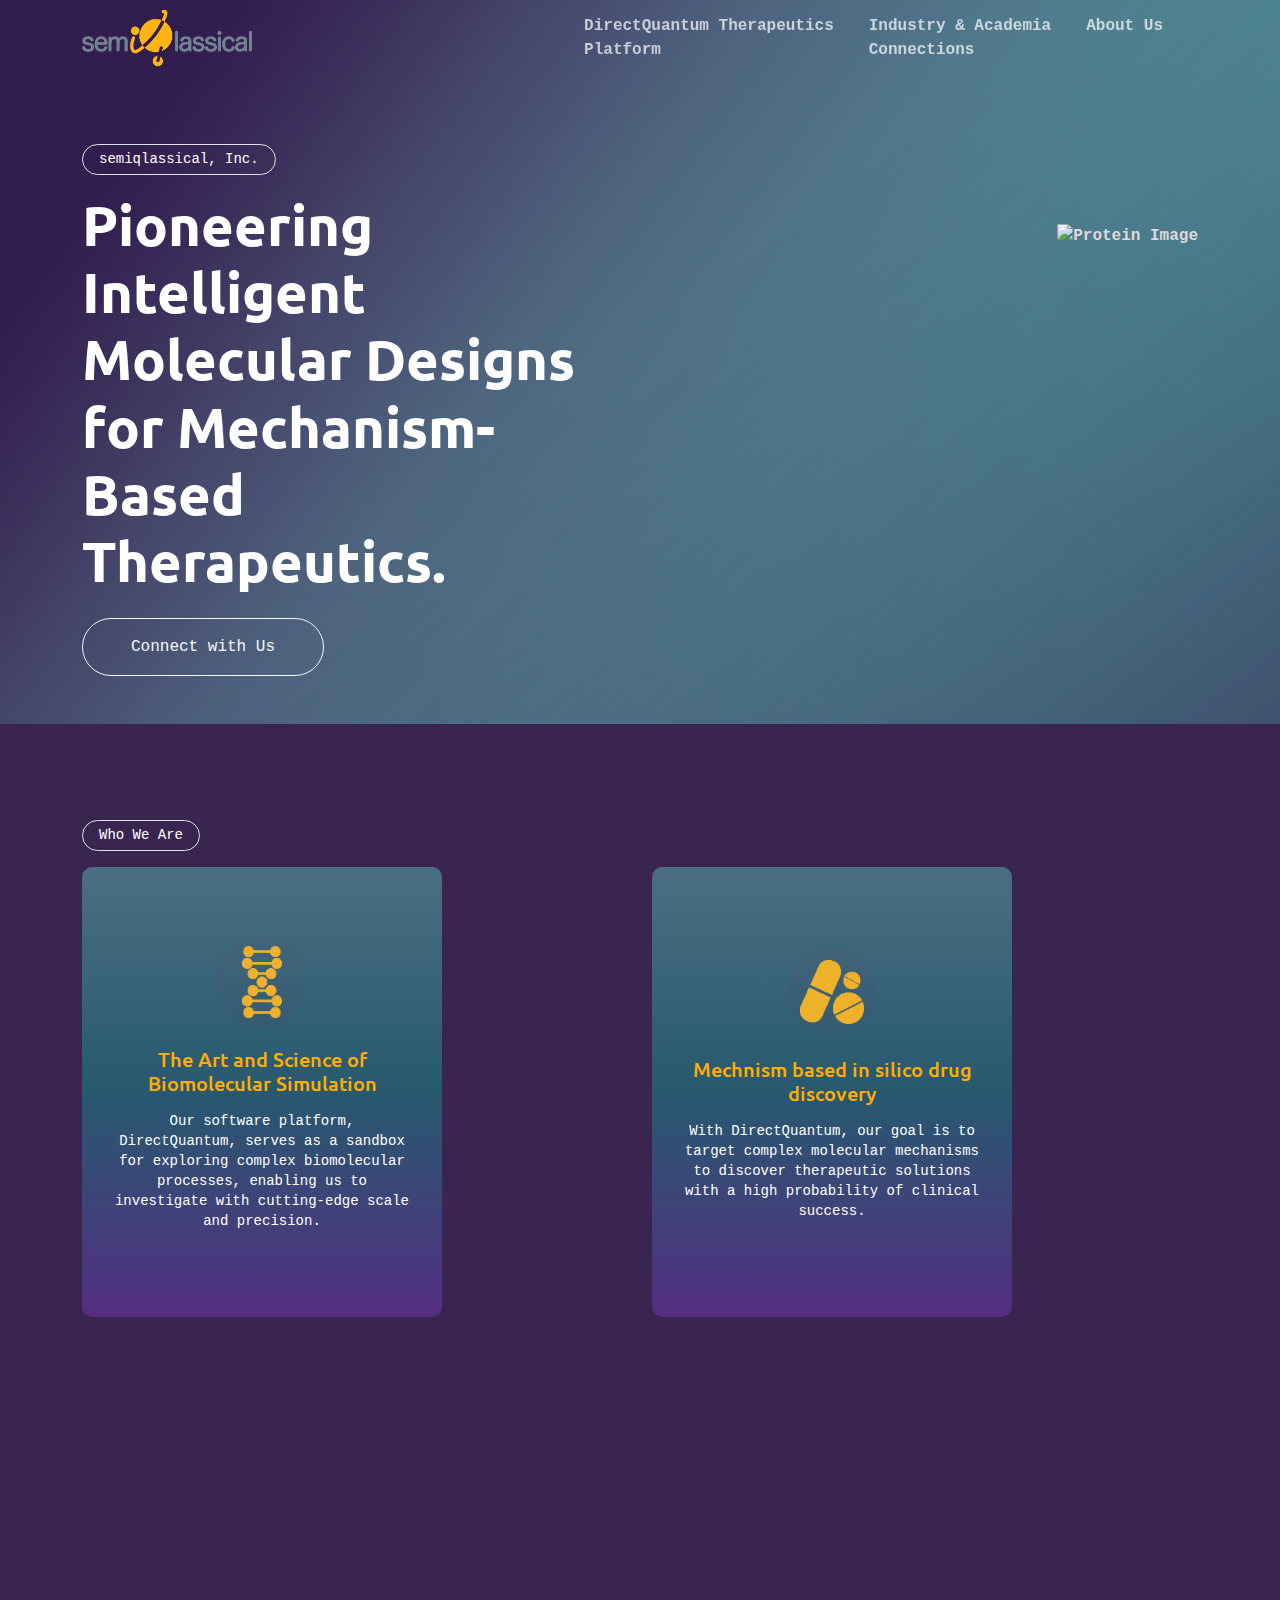
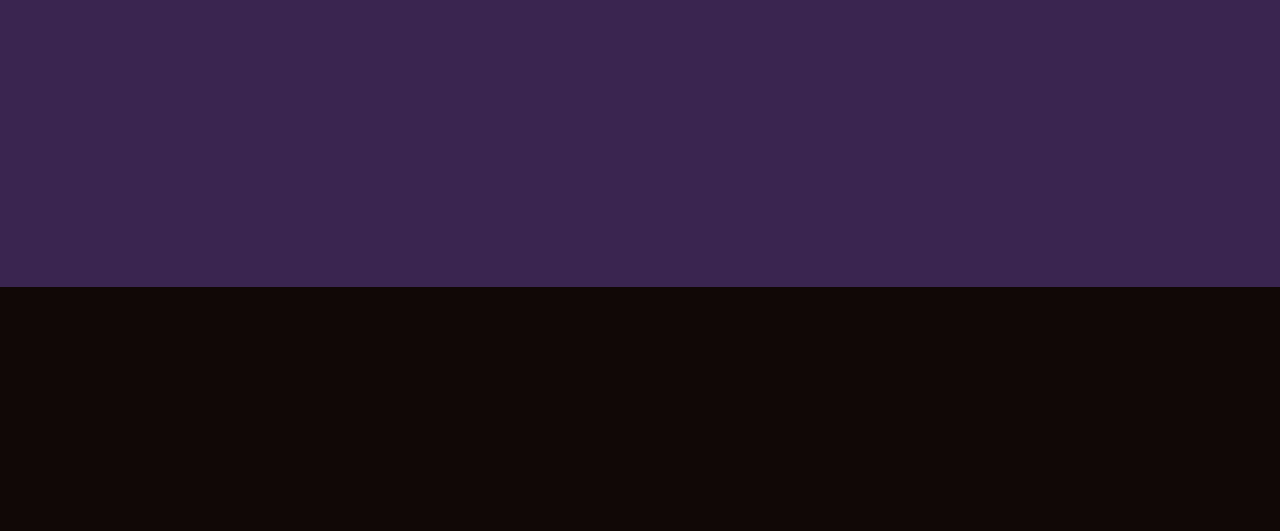
==== commit 88385a0a: "jjj" ====
--- a/index.html
+++ b/index.html
@@ -164,7 +164,7 @@
                                         <div class="custom-service-item d-flex flex-column justify-content-center text-center rounded">
                                             <div class="custom-service-icon btn-square">
                                                 <!--<i class="fa fa-dna fa-2x" style="color: #ffaa00;"></i>-->
-                                                <img src="img/dna.png" alt="Atom Icon" style="width: 3em; height: 5em;">
+                                                <img src="img/dna.png" alt="Atom Icon" style="width: 2.5em; height: 4.5em;">
                                             </div>
                                             <h5 class="mb-3 text-logo-yellow">The Art and Science of Biomolecular Simulation</h5>
                                             <p class="text-white">Our software platform, DirectQuantum, serves as a sandbox for exploring complex biomolecular processes, enabling us to investigate with cutting-edge scale and precision.  </p>
--- a/css/custom.css
+++ b/css/custom.css
@@ -66,8 +66,10 @@
 .custom-service-item {
     position: relative;
     padding: 45px 30px;
-    background: linear-gradient(to bottom, #3982a1, #4a3267);
+    background: linear-gradient(to bottom, #4B6E82, #27596f, #542e81);
     transition: .5s;
+    aspect-ratio: 0.8;
+    max-height: 450px;
 }
 
 .bio-service-item {
@@ -112,4 +114,22 @@
 
 .h1 { font-family: monospace; font-size: 1px; font-style: normal; font-variant: normal; font-weight: 700; line-height: 1.1px; !important;} h3 { font-family: monospace; font-size: 14px; font-style: normal; font-variant: normal; font-weight: 700; line-height: 15.4px; } p { font-family: monospace; font-size: 14px; font-style: normal; font-variant: normal; font-weight: 400; line-height: 20px; !important;} blockquote { font-family: monospace; font-size: 21px; font-style: normal; font-variant: normal; font-weight: 400; line-height: 30px; } pre { font-family: monospace; font-size: 13px; font-style: normal; font-variant: normal; font-weight: 400; line-height: 18.5714px; }
 
-.custom-pt-5{padding-top:1rem !important}+.custom-pt-5{padding-top:1rem !important}
+
+
+.custom-hero-header {
+    position: relative;
+    margin-top: -95px;
+    overflow: hidden;
+    height: 100vh; /* Adjust height as per your needs */
+}
+
+.background-video {
+    position: absolute;
+    top: 0;
+    left: 0;
+    width: 100%;
+    height: 100%;
+    object-fit: cover; /* Ensures the video covers the container */
+    z-index: -1; /* Places the video behind any other content */
+}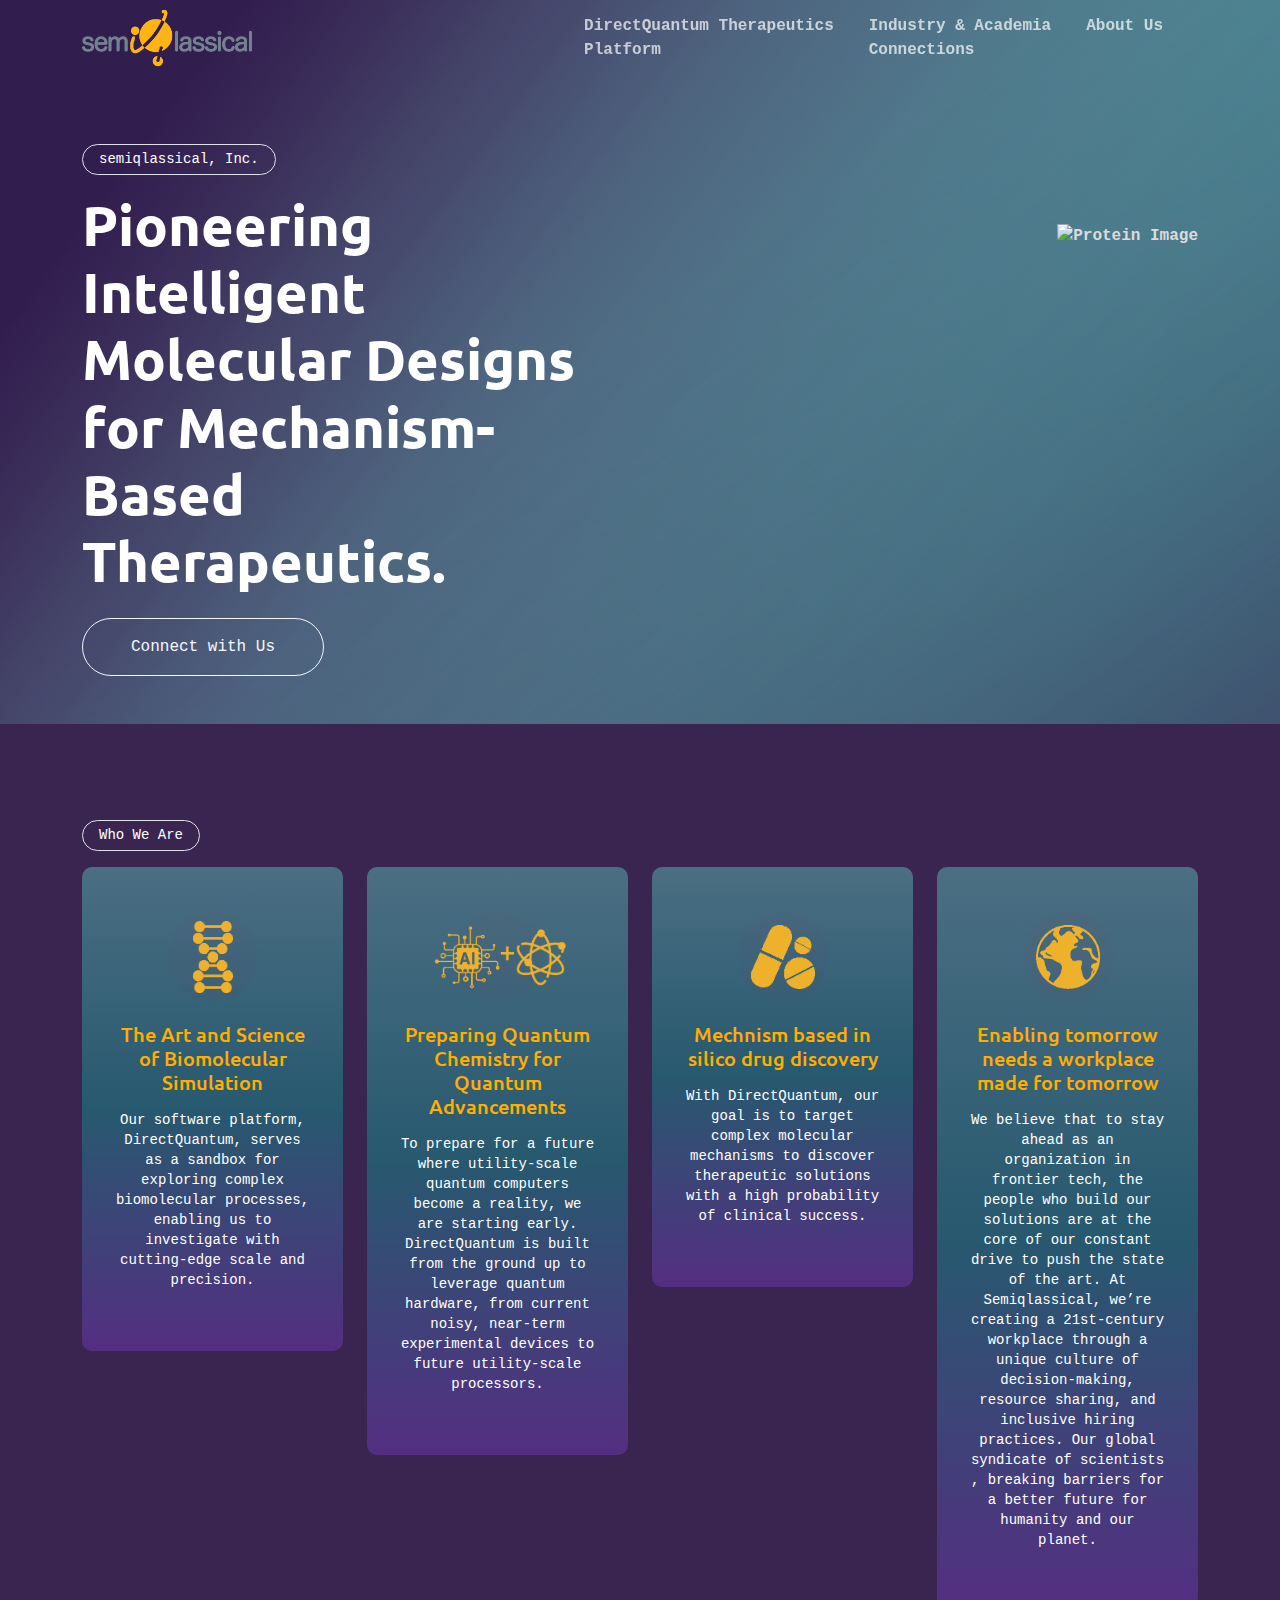
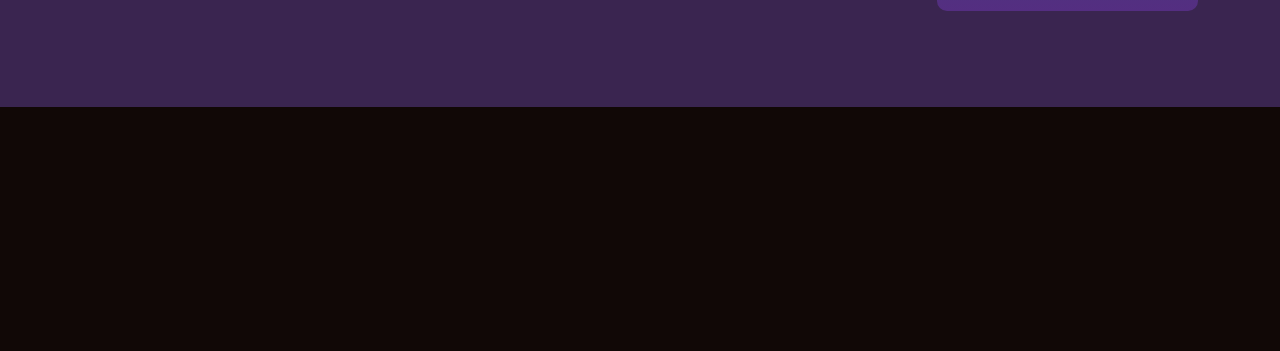
==== commit cc4250dd: "rearrange panels" ====
--- a/index.html
+++ b/index.html
@@ -158,9 +158,7 @@
                     <div class=""> 
                         <div class="btn btn-sm border rounded-pill text-white px-3 mb-3">Who We Are</div>
                         <div class="row g-4">
-                            <div class="col-md-6">
-                                <div class="row g-4">
-                                    <div class="col-12 wow fadeIn" data-wow-delay="0.1s">
+                                    <div class="col-lg-3 wow fadeIn overflow-hidden" data-wow-delay="0.1s">
                                         <div class="custom-service-item d-flex flex-column justify-content-center text-center rounded">
                                             <div class="custom-service-icon btn-square">
                                                 <!--<i class="fa fa-dna fa-2x" style="color: #ffaa00;"></i>-->
@@ -171,7 +169,7 @@
                                            <!-- <a class="btn px-3 mt-auto mx-auto" href="">Read More</a>-->
                                         </div>
                                     </div>
-                                    <div class="col-12 wow fadeIn" data-wow-delay="0.1s">
+                                    <div class="col-lg-3 wow fadeIn overflow-hidden" data-wow-delay="0.1s">
                                         <div class="custom-service-item d-flex flex-column justify-content-center text-center rounded">
                                             <div class="custom-service-icon btn-square">
                                                 <!--<i class="fa fa-react fa-2x" style="color: #ffaa00;"></i>-->
@@ -181,12 +179,8 @@
                                             <p class="text-white">To prepare for a future where utility-scale quantum computers become a reality, we are starting early. DirectQuantum is built from the ground up to leverage quantum hardware, from current noisy, near-term experimental devices to future utility-scale processors.</p>
                                             <!--<a class="btn px-3 mt-auto mx-auto" href="">Read More</a>-->
                                         </div>
-                                    </div>
-                                </div>
-                            </div>
-                            <div class="col-md-6">
-                                <div class="row g-4">
-                                    <div class="col-12 wow fadeIn" data-wow-delay="0.1s">
+                            </div>
+                                    <div class="col-lg-3 wow fadeIn overflow-hidden" data-wow-delay="0.1s">
                                         <div class="custom-service-item d-flex flex-column justify-content-center text-center rounded">
                                             <div class="custom-service-icon btn-square">
                                                <!-- <i class="fa fa-disease fa-2x" style="color: #ffaa00;"></i>-->
@@ -197,7 +191,7 @@
                                             <!--<a class="btn px-3 mt-auto mx-auto" href="">Read More</a>-->
                                         </div>
                                     </div>
-                                    <div class="col-12 wow fadeIn" data-wow-delay="0.1s">
+                                    <div class="col-lg-3 wow fadeIn overflow-hidden" data-wow-delay="0.1s">
                                         <div class="custom-service-item d-flex flex-column justify-content-center text-center rounded">
                                             <div class="custom-service-icon btn-square">
                                                 <!--<i class="fa fa-brain fa-2x" style="color: #ffaa00;"></i>-->
@@ -207,8 +201,6 @@
                                             <p class="text-white">We believe that to stay ahead as an organization in frontier tech, the people who build our solutions are at the core of our constant drive to push the state of the art. At Semiqlassical, we’re creating a 21st-century workplace through a unique culture of decision-making, resource sharing, and inclusive hiring practices.  Our global syndicate of  scientists , breaking barriers for a better future for humanity and our planet. </p>
                                             <!--<a class="btn px-3 mt-auto mx-auto" href="">Read More</a>-->
                                         </div>
-                                    </div>
-                                </div>
                             </div>
                         </div>
                     </div>
--- a/css/custom.css
+++ b/css/custom.css
@@ -69,7 +69,7 @@
     background: linear-gradient(to bottom, #4B6E82, #27596f, #542e81);
     transition: .5s;
     aspect-ratio: 0.8;
-    max-height: 450px;
+    max-height: 900px !important;
 }
 
 .bio-service-item {
@@ -132,4 +132,13 @@
     height: 100%;
     object-fit: cover; /* Ensures the video covers the container */
     z-index: -1; /* Places the video behind any other content */
+}
+
+.img_fit_to_box {
+    width: 100% !important;
+    object-fit: cover !important;
+}
+
+.box_fit_to_text {
+    display:flex !important;
 }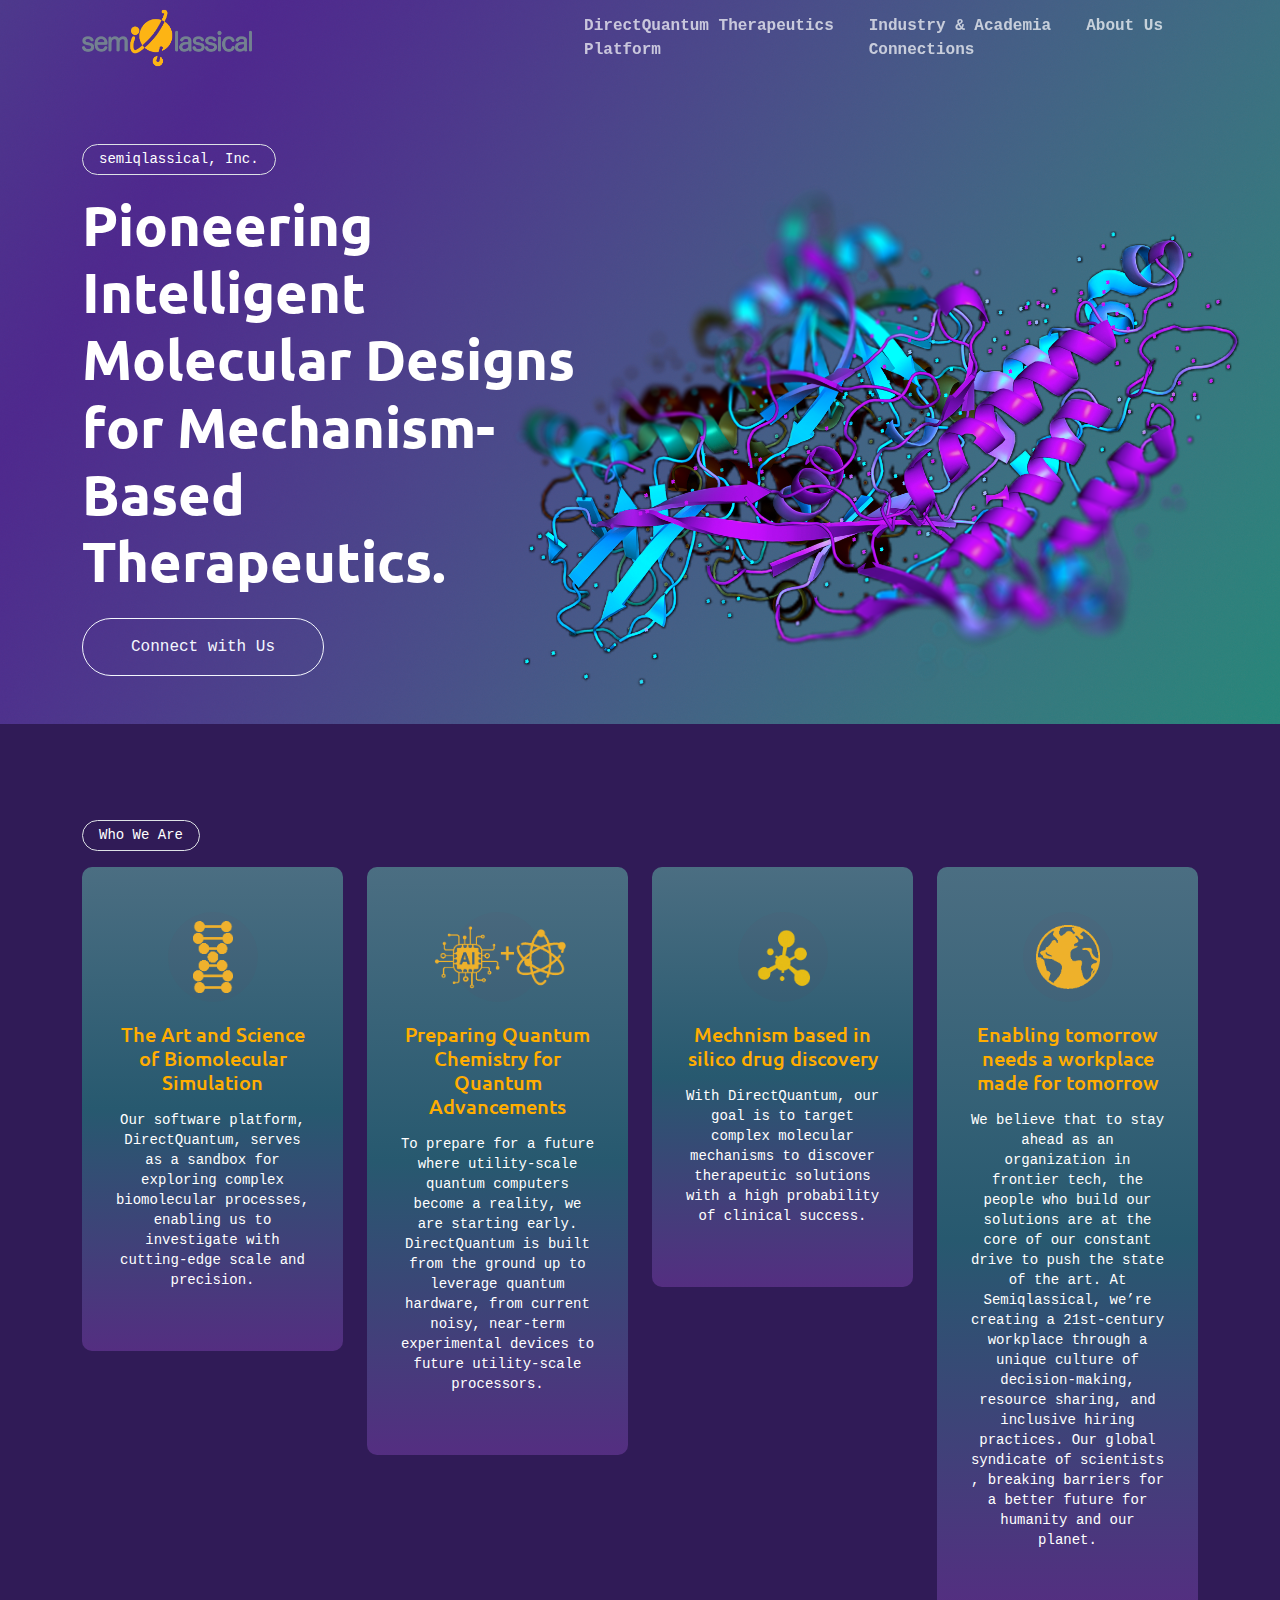
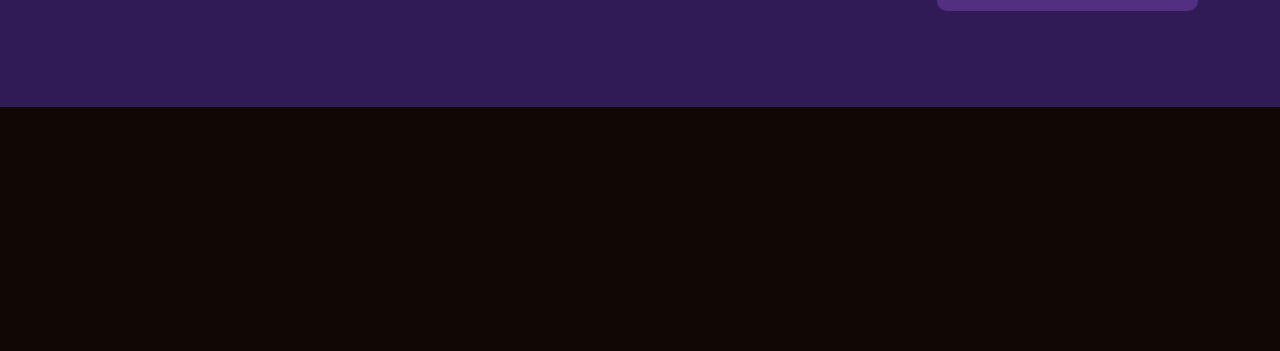
==== commit 8254f4d4: "klkl" ====
--- a/index.html
+++ b/index.html
@@ -89,7 +89,7 @@
 
 
     <!-- Hero Start -->
-    <div class="container-fluid pt-5 bg-primary hero-header">
+    <div class="container-fluid pt-5 bg-primary index-hero-header">
         <div class="container pt-5">
             <div class="row g-5 pt-5">
                 <div class="col-lg-6 align-self-center text-center text-lg-start mb-lg-5">
@@ -105,13 +105,13 @@
                         Connect with Us
                       </a>-->
                 </div>
-                <div class="parallax-container col-lg-6 align-self-end text-center text-lg-end">
-                    <img class="parallax-img img-fluid" src="img/protein.png" alt="Protein Image" >
+                <!--<div class="parallax-container col-lg-6 align-self-end text-center text-lg-end">-->
+                    <!--<img class="parallax-img img-fluid" src="img/protein.png" alt="Protein Image" >-->
                     <!--<video class="parallax-img img-fluid" autoplay loop muted playsinline>
                         <source src="img/prot.mp4" type="video/mp4">
                         Your browser does not support the video tag.
                     </video>-->
-                </div>
+                <!--</div>-->
                 <!--
                 <div class="col-lg-6 align-self-end text-center text-lg-end">
                     <img class="img-fluid" src="img/protein.png" alt="">-->
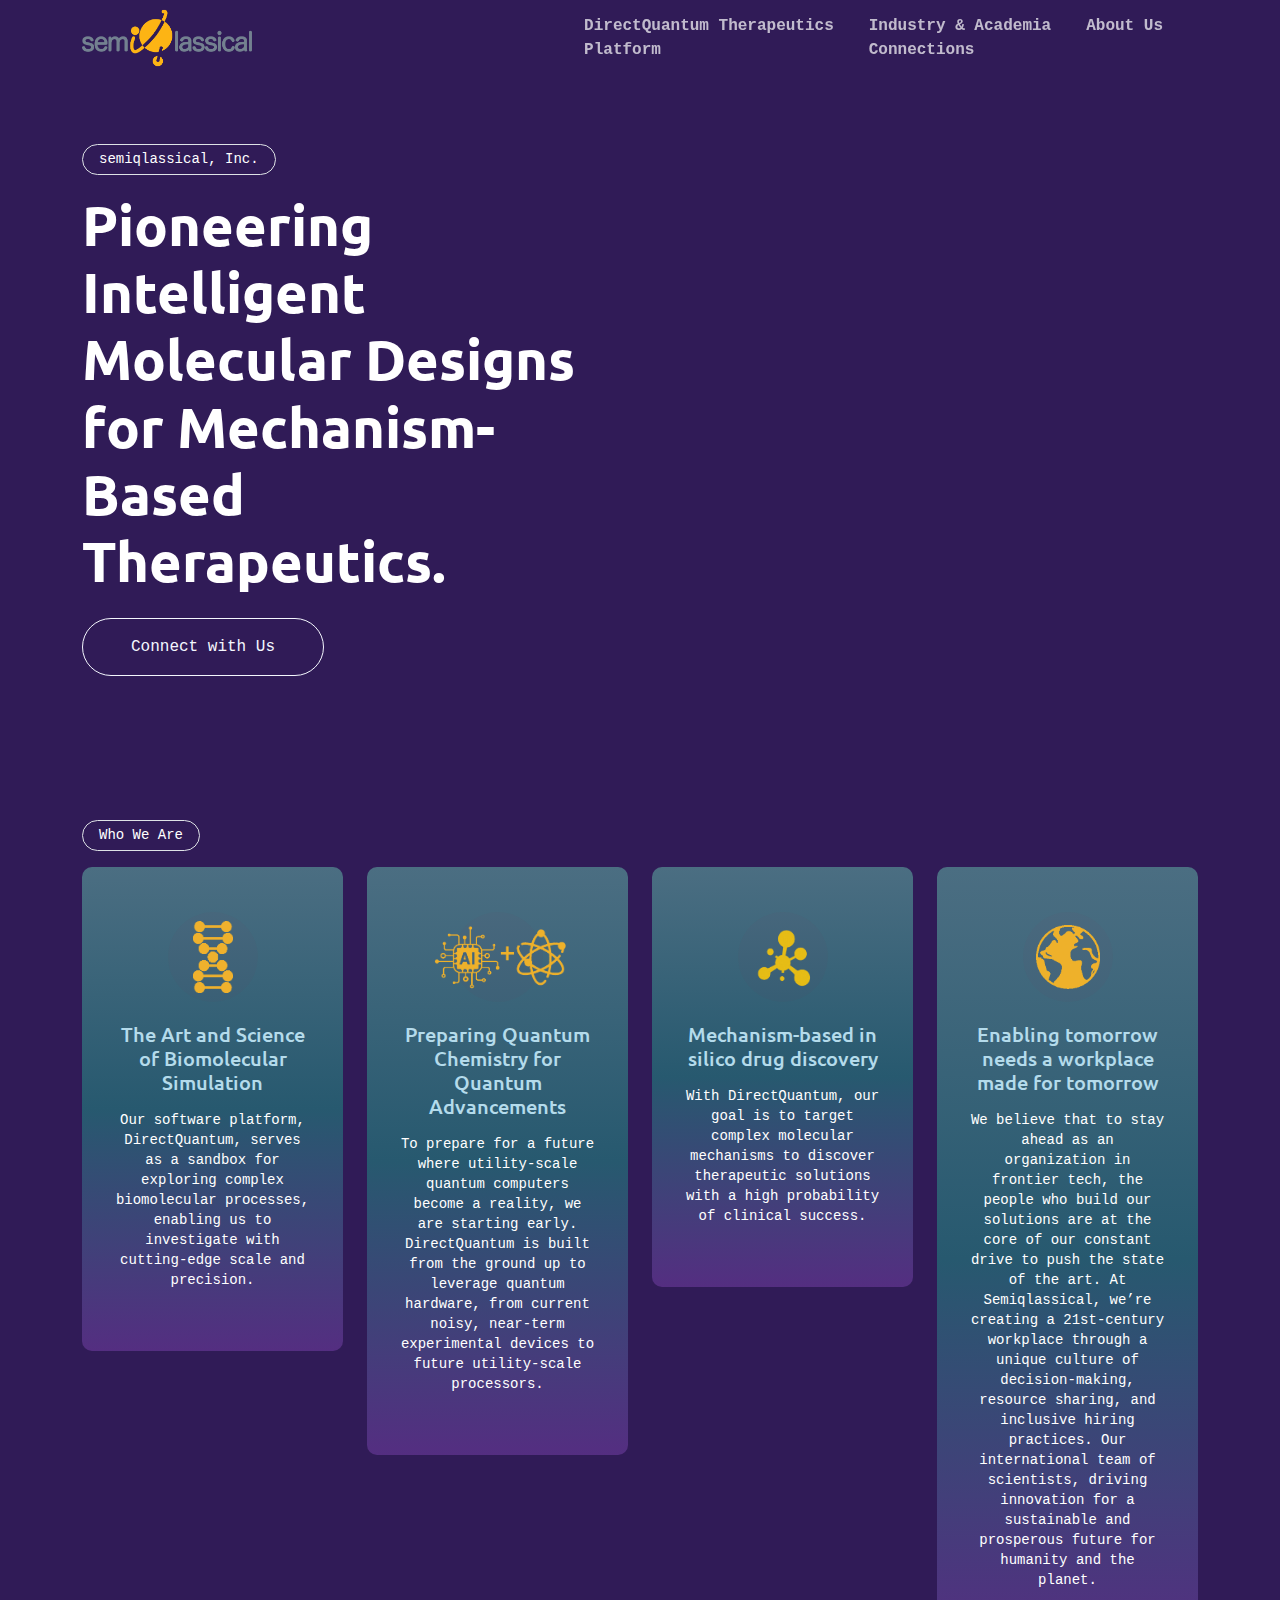
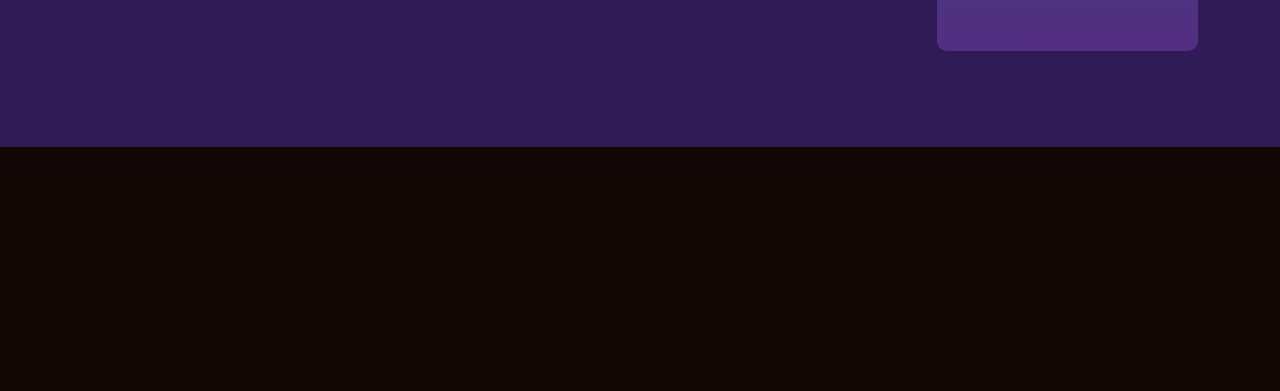
==== commit 29dcabd3: "Update index.html" ====
--- a/index.html
+++ b/index.html
@@ -186,7 +186,7 @@
                                                <!-- <i class="fa fa-disease fa-2x" style="color: #ffaa00;"></i>-->
                                                 <img src="img/drug.png" alt="Medication" style="width: 4em; height: 4em;">
                                             </div>
-                                            <h5 class="mb-3 text-logo-yellow">Mechnism based in silico drug discovery</h5>
+                                            <h5 class="mb-3 text-logo-yellow">Mechanism-based in silico drug discovery</h5>
                                             <p class="text-white">With DirectQuantum, our goal is to target complex molecular mechanisms to discover therapeutic solutions with a high probability of clinical success.</p>
                                             <!--<a class="btn px-3 mt-auto mx-auto" href="">Read More</a>-->
                                         </div>
@@ -198,7 +198,7 @@
                                                 <img src="img/earth.png" alt="earth" style="width: 4em; height: 4em;">
                                             </div>
                                             <h5 class="mb-3 text-logo-yellow">Enabling tomorrow needs a workplace made for tomorrow</h5>
-                                            <p class="text-white">We believe that to stay ahead as an organization in frontier tech, the people who build our solutions are at the core of our constant drive to push the state of the art. At Semiqlassical, we’re creating a 21st-century workplace through a unique culture of decision-making, resource sharing, and inclusive hiring practices.  Our global syndicate of  scientists , breaking barriers for a better future for humanity and our planet. </p>
+                                            <p class="text-white">We believe that to stay ahead as an organization in frontier tech, the people who build our solutions are at the core of our constant drive to push the state of the art. At Semiqlassical, we’re creating a 21st-century workplace through a unique culture of decision-making, resource sharing, and inclusive hiring practices.  Our international team of scientists, driving innovation for a sustainable and prosperous future for humanity and the planet.</p>
                                             <!--<a class="btn px-3 mt-auto mx-auto" href="">Read More</a>-->
                                         </div>
                             </div>
--- a/css/custom.css
+++ b/css/custom.css
@@ -17,13 +17,13 @@
 }
 
 .text-logo-yellow {
-    color: #ffad00;
+    color: #b4dbeb;
 }
 
 .index-bg-match-dark {
     background-color:#301b57 !important
 }
-
+/*#301b57*/
 .text-intro-align-center{
     text-align: center !important;
 }
@@ -75,7 +75,7 @@
 .bio-service-item {
     position: relative;
     padding: 45px 30px;
-    background: linear-gradient(to bottom, #7f7880, #4a3267);
+    background: linear-gradient(to bottom, #2f2e2f, #4a3267);
     transition: .5s;
 }
 
@@ -160,6 +160,6 @@
 
 .index-hero-header {
     margin-top: -95px;
-    background: url(../img/bg-hero-index.png) center center no-repeat;
+    background: url(../img/bg-index.png) center center no-repeat;
     background-size: cover;
 }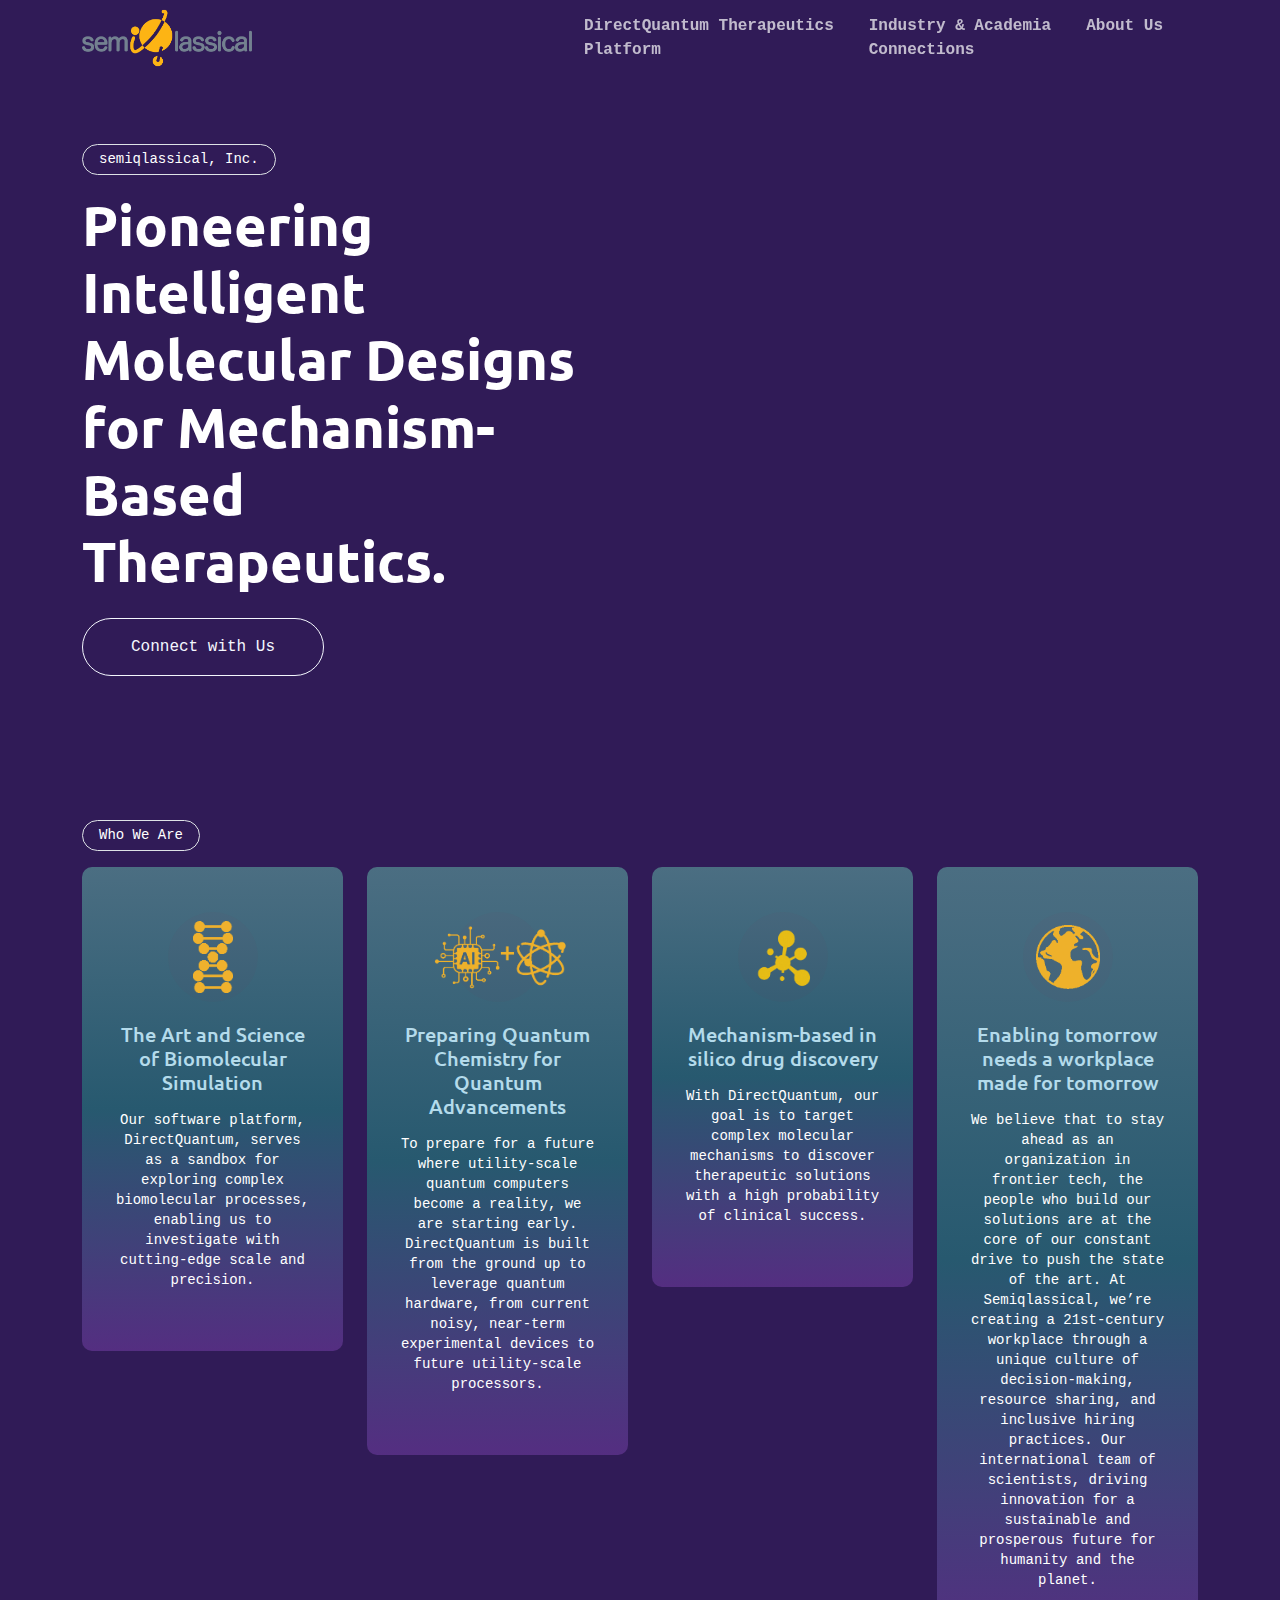
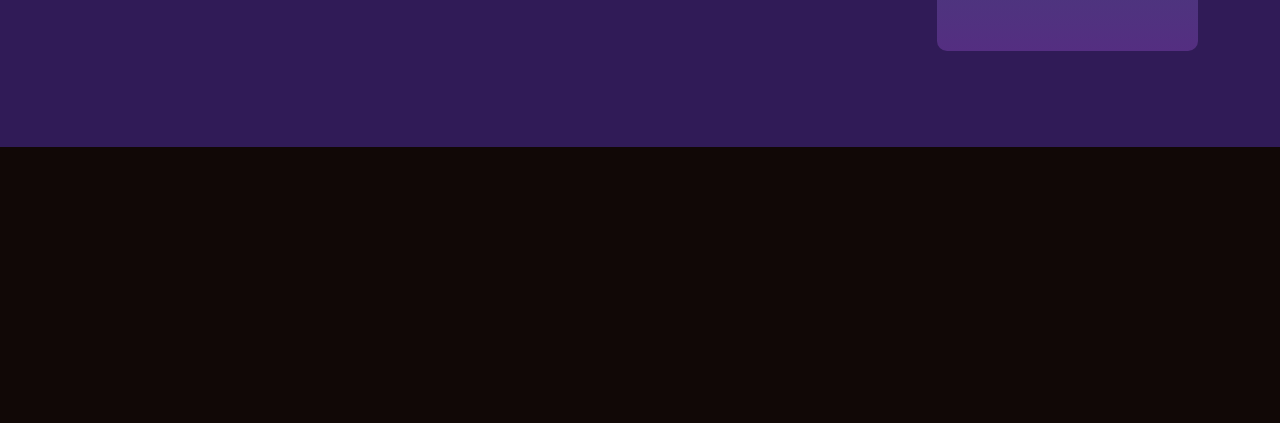
==== commit ad9f85ce: "jop" ====
--- a/index.html
+++ b/index.html
@@ -9,7 +9,7 @@
     <meta content="" name="description">
 
     <!-- Favicon -->
-    <link href="img/favicon.ico" rel="icon">
+    <link href="img/logo-tiny.png" type="image/png" rel="icon">
 
     <!-- Google Web Fonts -->
     <link rel="preconnect" href="https://fonts.googleapis.com">
@@ -663,6 +663,7 @@
                 <div class="col-md-6 col-lg-4 wow fadeIn" data-wow-delay="0.1s">
                     <a href="index.html" class="d-inline-block mb-3">
                         <h1 class="text-white">semiqlassical, Inc.</h1>
+                        <h5 class="text-white">Berkeley, CA</h5>
                     </a>
                     <h5 class="text-white mb-4">Contact Info.</h5>
                     <p><i class="fa fa-envelope me-3"></i><a href="mailto:info@semiqlassical.tech">info@semiqlassical.tech</a></p>
